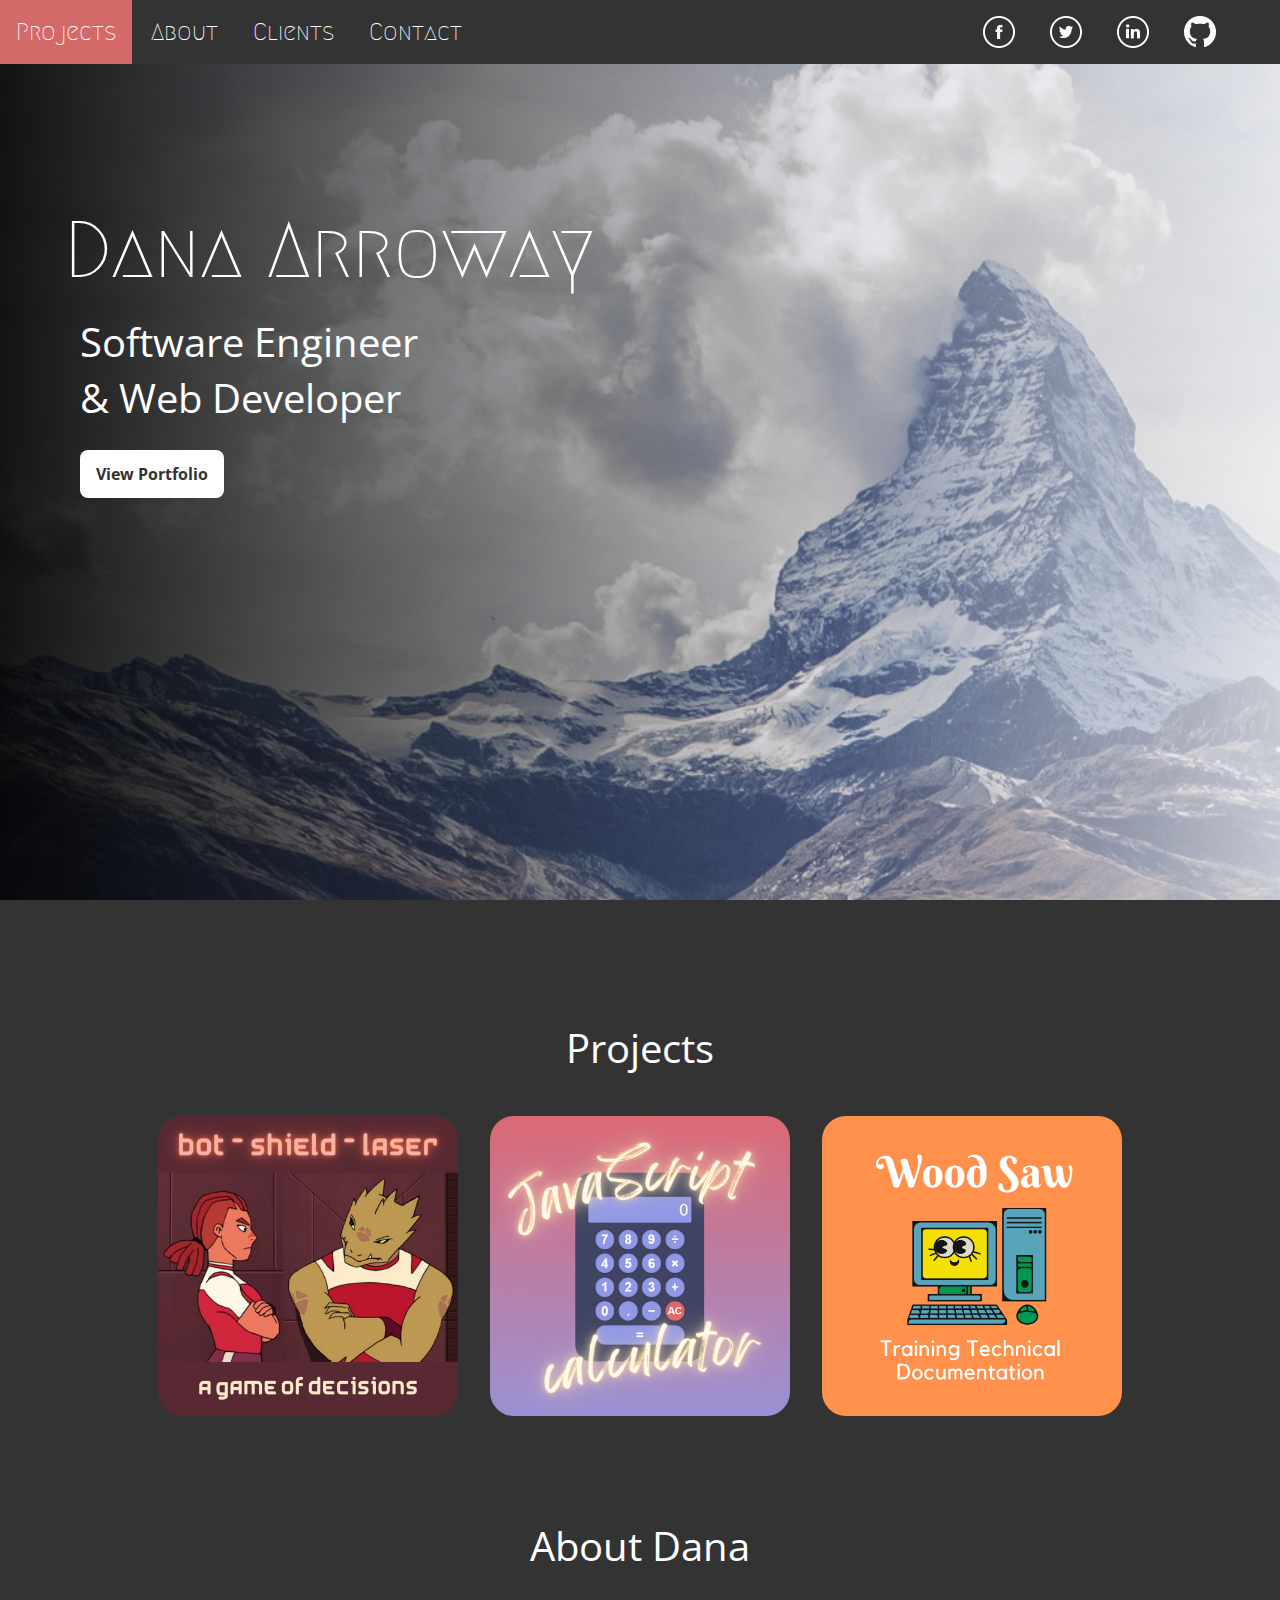
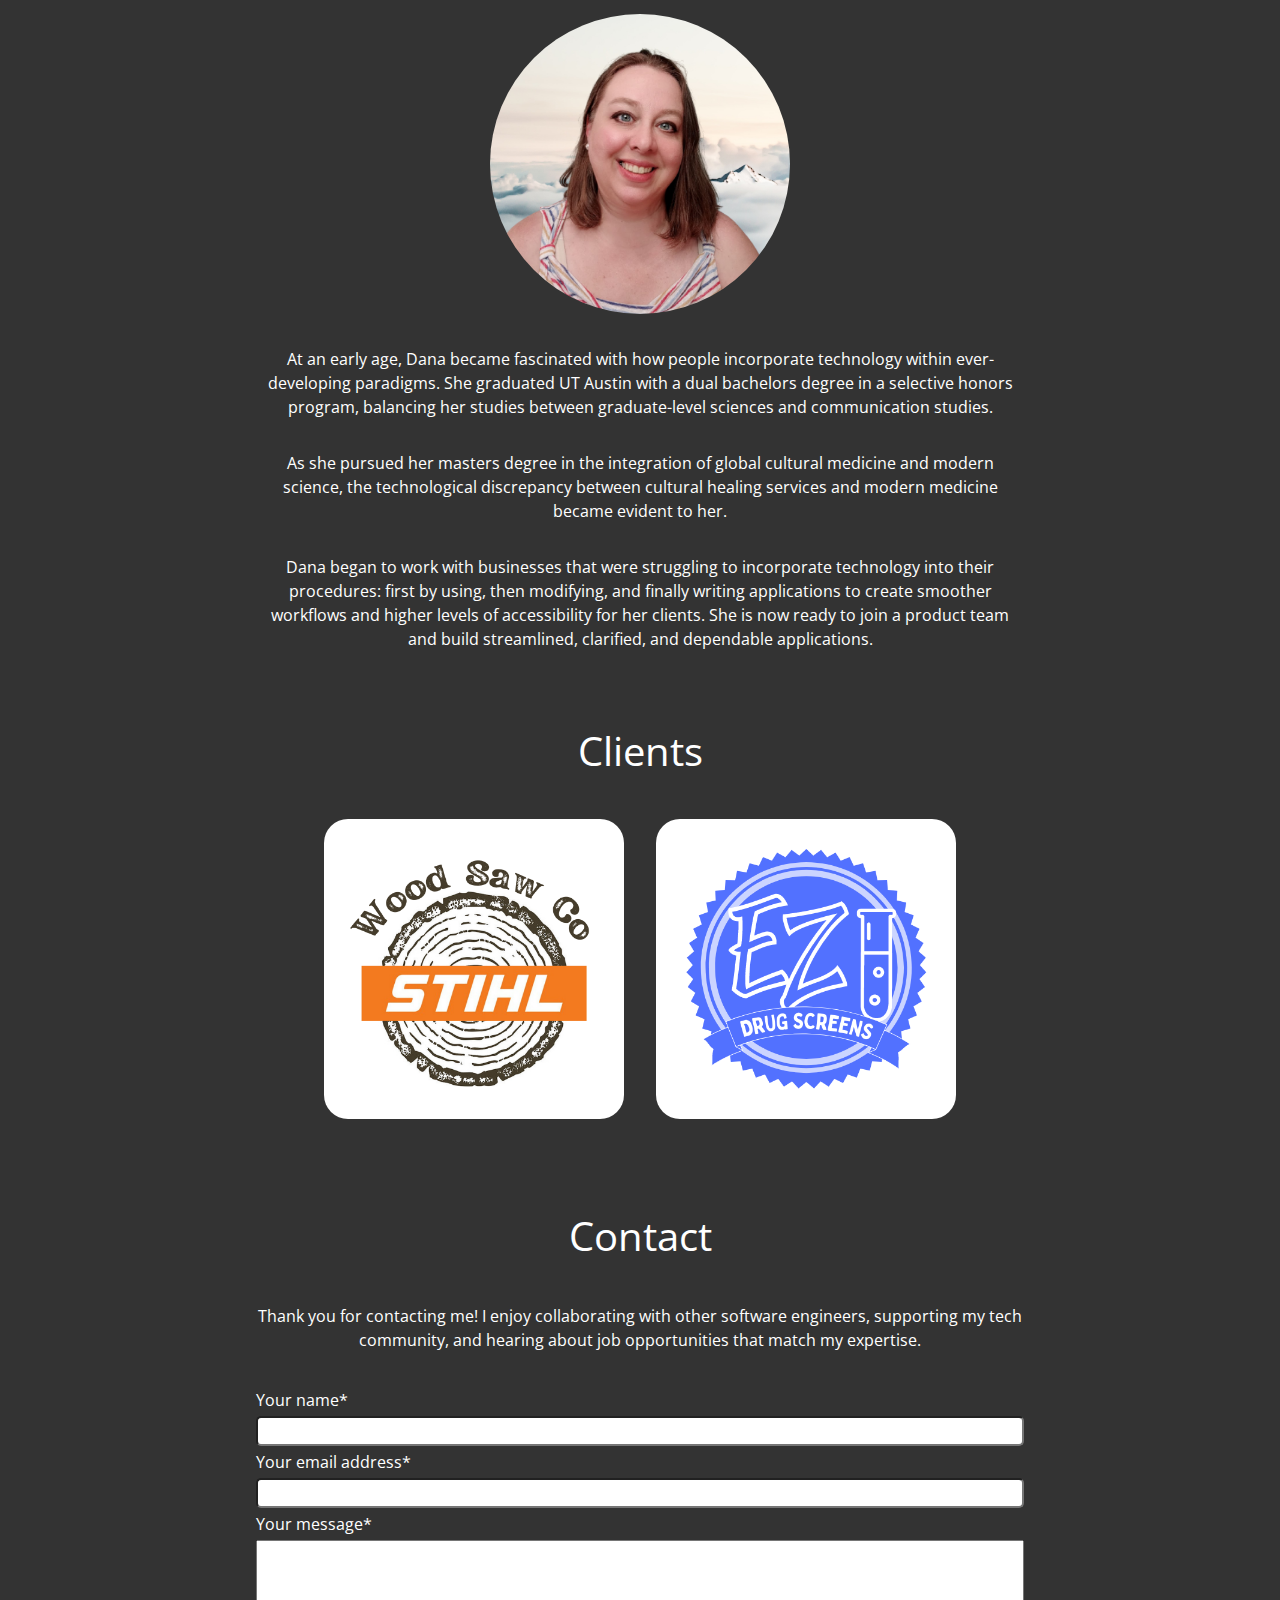
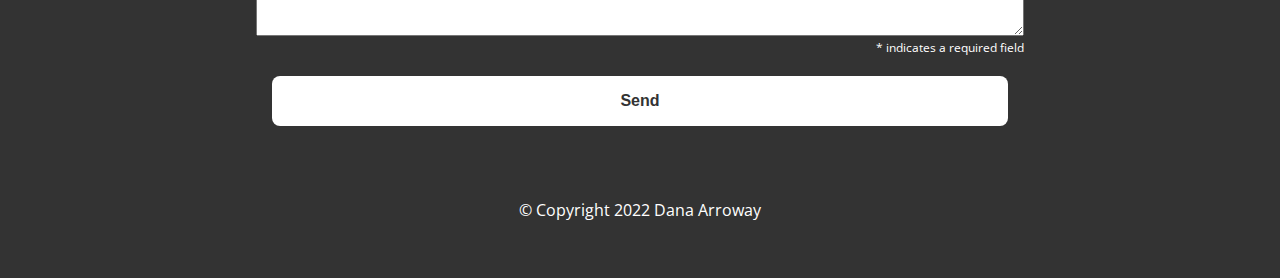
==== index.html @ 99b924a7 "fixed headshot image overlay issue and adjusted padding of welcome section media query" ====
<!DOCTYPE html>
<html lang="en" class="no-js">
    <head>
        <title>Dana Arroway</title>
        <meta name="author" content="Dana Arroway">
        <meta name="description" content="Dana Arroway is a software engineer who builds full-stack web applications for clients all over the world.">
        <meta charset="UTF-8">
        <meta name="viewport" content="width=device-width, initial-scale=1">
        <link rel="stylesheet" href="https://fonts.googleapis.com/css?family=Megrim">
        <link rel="stylesheet" href="https://fonts.googleapis.com/css?family=Open Sans">
        <link rel="stylesheet" href="https://cdnjs.cloudflare.com/ajax/libs/font-awesome/4.7.0/css/font-awesome.min.css">
        <link rel="stylesheet" href="style.css">
    </head>
    <body>
        <header>
        <!--navbar-->
            <nav>
                <section>
                    <ul class="topnav-left">
                        <li><a href="#projects">Projects</a></li>
                        <li><a href="#about">About</a></li>
                        <li><a href="#clients">Clients</a></li>
                        <li><a href="#contact">Contact</a></li>
                        <!-- <li><a href="http://danaarroway.hashnode.dev/">Blog</a></li> -->
                    </ul>
                </section>
                <section>
                    <ul class="topnav-right">
                        <li><a href="https://www.facebook.com/dana.arroway/" target="_blank"><img alt="facebook icon" src="images/icons/facebook.png"></a></li>
                        <li><a href="https://twitter.com/DanaArroway" target="_blank"><img alt="twitter icon" src="images/icons/twitter.png"></a></li>
                        <li><a href="https://www.linkedin.com/in/dana-arroway-4a0317224/" target="_blank"><img alt="linked in icon" src="images/icons/linked.png"></a></li>
                        <li><a href="https://github.com/moonlighter-dev" target="_blank"><img alt="github icon" src="images/icons/GitHub-Mark-Light-64px.png"></a></li>
                    </ul>
                </section>
            </nav>
        </header>    

        <!--welcome section-->
        <main id="welcome-section" class="hero-image">
            <h1>Dana Arroway</h1>
            <h2>Software Engineer<br>
            <h2>& Web Developer</h2>
            <a class="btn" href="#projects">View Portfolio</a>
            </main>


        <!--projects grid-->
        <section id="projects" class="projects">
            <h3>Projects</h3>
            <section class="flex-container">
                <a href="projects/bot-shield-laser/index.html" target="_blank"><img src="images/project-tiles/bot-shield-laser.png" alt="Bot Shield Laser Game Project Tile" height="300px"></a>
                <a href="projects/javascriptCalculator/index.html" target="_blank"><img src="images/project-tiles/javascript calculator.png" alt="JavaScript Calculator Project Tile" height="300px"></a>
                <a href="projects/Technical Documentation Page/wood-saw-pos/index.html" target="_blank"><img src="images/project-tiles/Technical Docs Project Tile.png" alt="Technical Documentation Page Project Tile" height="300px"></a>
            </section>
        </section>

        <!-- about section -->
        <section id="about" class="about">
            <h3>About Dana</h3>
            <img src="images/dana-headshot1.png" alt="Dana Arroway" height="300px">
            <p>At an early age, Dana became fascinated with how people incorporate technology within ever-developing paradigms. She graduated UT Austin with a dual bachelors degree in a selective honors program, balancing her studies between graduate-level sciences and communication studies.
            </p>    
            <p>As she pursued her masters degree in the integration of global cultural medicine and modern science, the technological discrepancy between cultural healing services and modern medicine became evident to her.
            </p>
            <p>Dana began to work with businesses that were struggling to incorporate technology into their procedures: first by using, then modifying, and finally writing applications to create smoother workflows and higher levels of accessibility for her clients. She is now ready to join a product team and build streamlined, clarified, and dependable applications.
            </p>
        </section>
        <section id="clients" class="clients">
            <h3>Clients</h3>
            <section class="flex-container">
                <a href="https://woodsaw.co" target="_blank"><img src="images/project-tiles/Wood Saw Logo.png" alt="Wood Saw Company, LLC" height="300px"></a>
                <a href="http://www.ezdrugscreens.com" target="_blank"><img src="images/project-tiles/EZ Drug Screens Project Tile.png" alt="EZ Drug Screens Project Tile" height="300px"></a>
            </section>
        </section>
        <section class="contact" class="form">
            <h3>Contact</h3>
            <p>Thank you for contacting me! I enjoy collaborating with other software engineers, supporting my tech community, and hearing about job opportunities that match my expertise.</p>
            <form method="post" action="form.php">
                <label for="Name" class="label">Your name*</label>
                    <input type="text" id="Name" name="Name" class="form-control" required>
                <label for="Email" class="label">Your email address*</label>
                    <input type="email" id="Email" name="Email" class="form-control" required>
                <label for="Message" class="label">Your message*</label>
                    <textarea id="Message" name="Message" class="form-control" rows="6" maxlength="3000" required></textarea>
                <span>* indicates a required field</span>
                <button type="submit" id="button" class="btn">Send</button>

            </form >
        </section>
        <footer>
            <section>
                <span>&copy; Copyright 2022 Dana Arroway</span>
            </section>
        </footer>
    </body>
</html>
---- style.css ----
/* http://meyerweb.com/eric/tools/css/reset/ 
   v2.0 | 20110126
   License: none (public domain)
*/

html, body, div, span, applet, object, iframe,
h1, h2, h3, h4, h5, h6, p, blockquote, pre,
a, abbr, acronym, address, big, cite, code,
del, dfn, em, img, ins, kbd, q, s, samp,
small, strike, strong, sub, sup, tt, var,
b, u, i, center,
dl, dt, dd, ol, ul, li,
fieldset, form, label, legend,
table, caption, tbody, tfoot, thead, tr, th, td,
article, aside, canvas, details, embed, 
figure, figcaption, footer, header, hgroup, 
menu, nav, output, ruby, section, summary,
time, mark, audio, video {
	margin: 0;
	padding: 0;
	border: 0;
	font-size: 100%;
	font: inherit;
	vertical-align: baseline;
}
/* HTML5 display-role reset for older browsers */
article, aside, details, figcaption, figure, 
footer, header, hgroup, menu, nav, section {
	display: block;
}
body {
	line-height: 1;
}
ol, ul {
	list-style: none;
}
blockquote, q {
	quotes: none;
}
blockquote:before, blockquote:after,
q:before, q:after {
	content: '';
	content: none;
}
table {
	border-collapse: collapse;
	border-spacing: 0;
}

/* 
===========================================================
BASIC LAYOUT
===========================================================
*/


body {
  font-family: "Open Sans", Arial, sans-serif;
  font-size: 62.5%;
  background-color: #333;
  color: #fff;
}

/*headings in welcome section*/
h1{
  font-size: 5rem;
  padding: 12% 0 1rem 0;
  font-family: "Megrim", "Times New Roman", serif;
}

h2{
  font-size: 2.5rem;
  margin: 1rem;
}

/*page headings*/
h3{
  font-size: 2.5rem;
  padding: 3rem;
  text-align: center;
}

p {
  font-size: 1rem;
  text-align: center;
  line-height: 1.5rem;
  padding-right: 20%;
  padding-left: 20%;
  padding-bottom: 2rem;
}

/* 
=========================================================
HEADER STYLES
=========================================================
*/

header {
  width: 100%;
  background-color: #333;
  position: fixed;

}

nav img{
  width: 2rem;
  
}

nav li {
  display: inline-block;
  padding: 1rem;
  height: 2rem;
  line-height: 2rem;
}

.topnav-left {
  float: left;
}

.topnav-right {
    float: right;
    margin-right: 3rem;
}

nav a {
  font-family: "Megrim";
  font-size: 1.5rem;
  color: #fff;
  text-align: center;
  width: 20%;
  text-decoration: none;
}
  
nav li:hover {
  background-color: rgb(212, 105, 105);
}

/* 
==========================================================
WELCOME SECTION
==========================================================
 */

/*background image for welcome section with shading*/
.hero-image{
  background: var(--color-shadow);
    background-image: linear-gradient(
        90deg,
        rgba(0,0,0,0.9),
        rgba(255,255,255,0) 65%,
        rgba(255,255,255,0.7)
      ),
    url(images/mountain-bg.png);
    background-size: cover;
    background-repeat: no-repeat;
    background-position: center;
    background-attachment: fixed;

}

main{
  clear: both;
  width: 50%;
  padding: 5% 0 0 5%;
}

main img{
  margin: 2rem;
  width: 4rem;
}

#welcome-section{
  width: auto;
  height: 100vh;
}

.btn {
  font-size: 1rem;
  text-decoration: none;
  background-color: #fff;
  color: #333;
  padding: 1rem;
  margin: 1rem;
  display: inline-block;
  border-radius: 8px;
  font-weight: 700;
  border: none;
}

.btn:hover {
  background-color: rgb(212, 105, 105);
  color: #fff;
}

/* 
==========================================================
PROJECTS SECTION
==========================================================
 */

.projects {
  width: 100%;
  min-height: 50vh;
  margin: 1rem auto 3rem auto;
}

.clients {
  margin: 0 auto;
  padding-bottom: 3rem;
}

.flex-container img{
  border-radius: 8%;
}

.flex-container {
  display: flex;
  flex-wrap: wrap;
  justify-content: center;
  align-content: space-around;
  gap: 2rem;
}

/* 
==========================================================
ABOUT SECTION
==========================================================
 */
.about {
  display: block;

}

.about img{
  border-radius: 50%;
  
  margin-left: 50vw;
  transform: translate(-50%);
  margin-bottom: 2rem;
  
}

/* 
==========================================================
CONTACT SECTION
==========================================================
 */

form {
  display: flex;
  flex-direction: column;
  width: 60%;
  margin-left: 20%
}

form label {
  color: white;
  font-size: 1rem;
  line-height: 2rem;
}

form input {
  border-radius: 5px;
  line-height: 1.5rem;
}

form span {
  color: white;
  text-align: right;
  line-height: 1.5rem;
  font-size: .75rem;
}

/*
==============================================
FOOTER STYLES
==============================================
*/

footer {
  clear: both;
  width: 100%;
  height: 4rem;
  background-color: #333;
}

footer section {
  text-align: center;
  padding: 2rem;
}

footer span {
  line-height: 4.5rem;
  text-align: right;
  font-size: 1rem;
  color: #fff;
}

/*
==============================================
Responsive layout
==============================================
*/



@media all and (max-width: 850px) {
  html {
    font-size: 80%;
  }

  .topnav-left {
    display: none;
  }

  .topnav-right {
    width: 100%;
    display: flex;
    justify-content: center;
    margin: 0;
    height: 100%;
    
  }

  nav li {
    height: 100%;
    line-height: 100%;
  }

  header {
    height: 5rem;
  }

  nav img {
    width: 3rem;
  }
  
  h1 {
    padding-top: 20%;
  }  
  
}
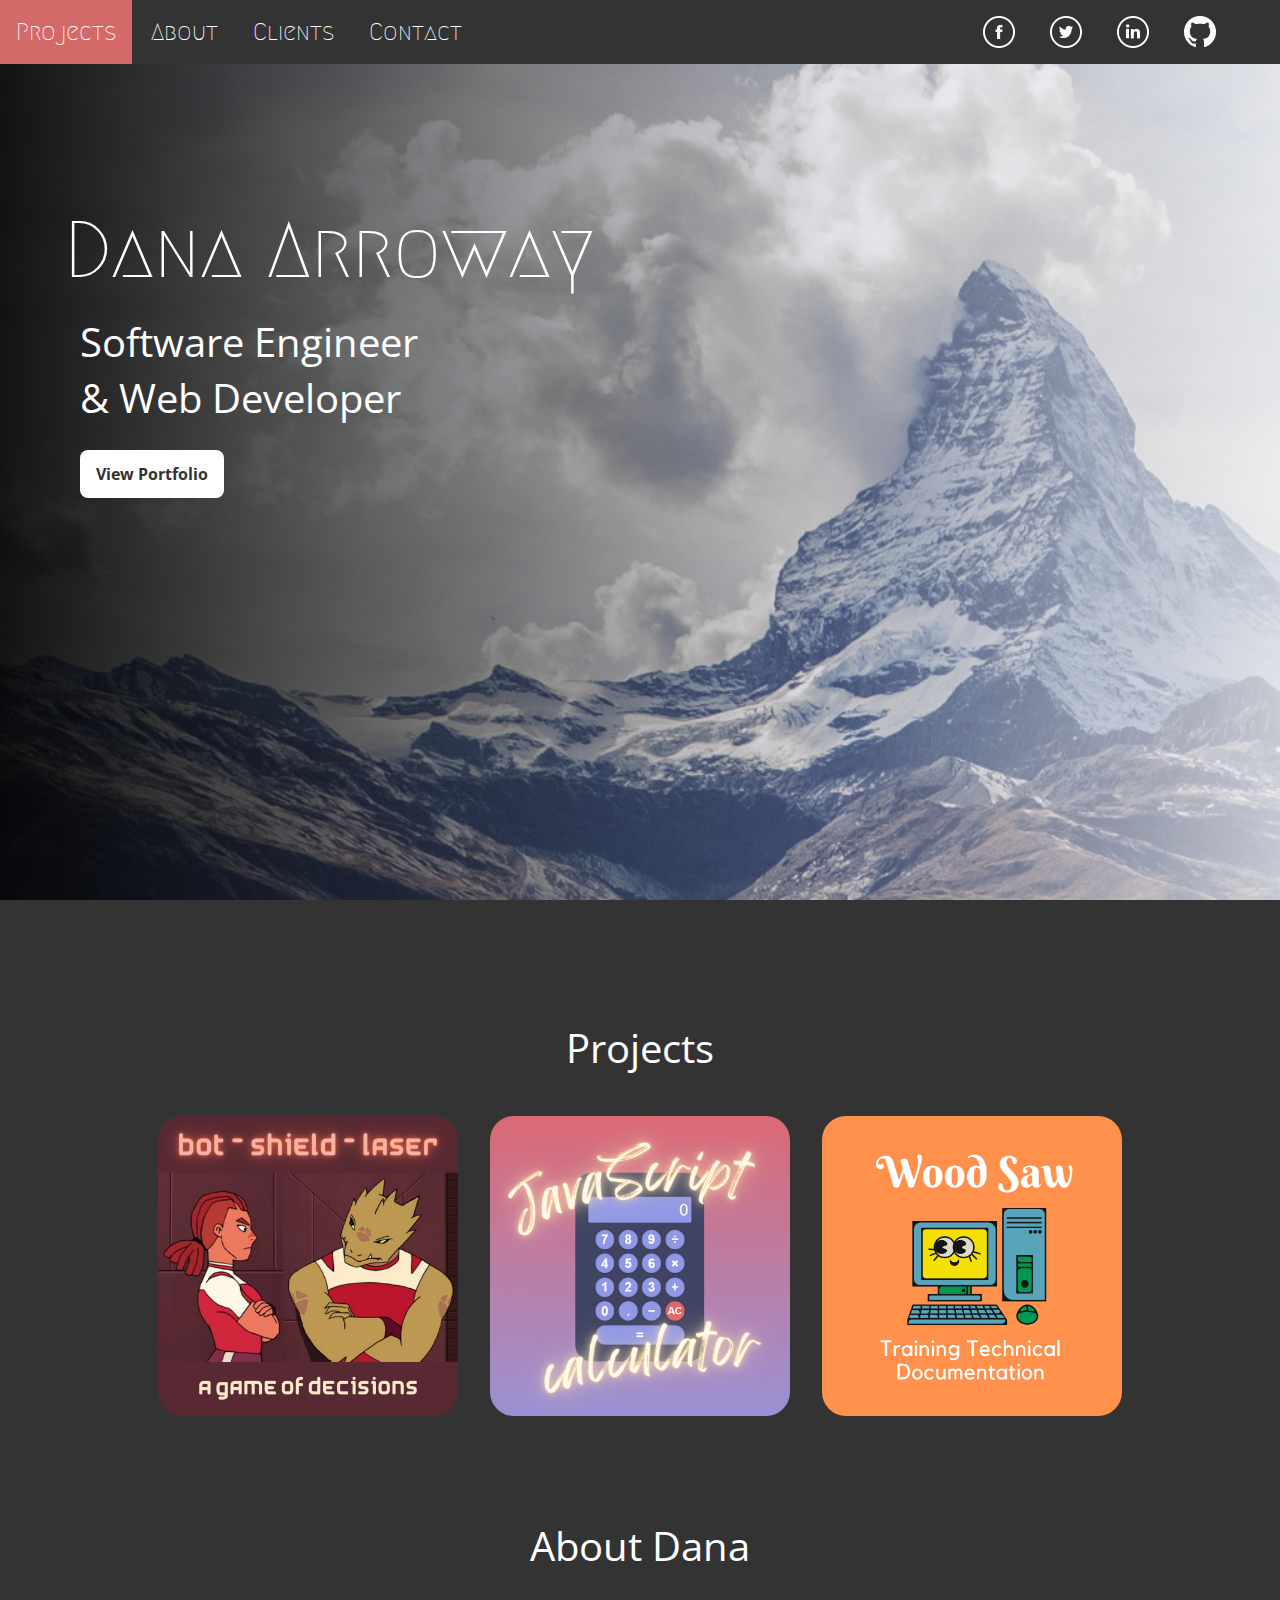
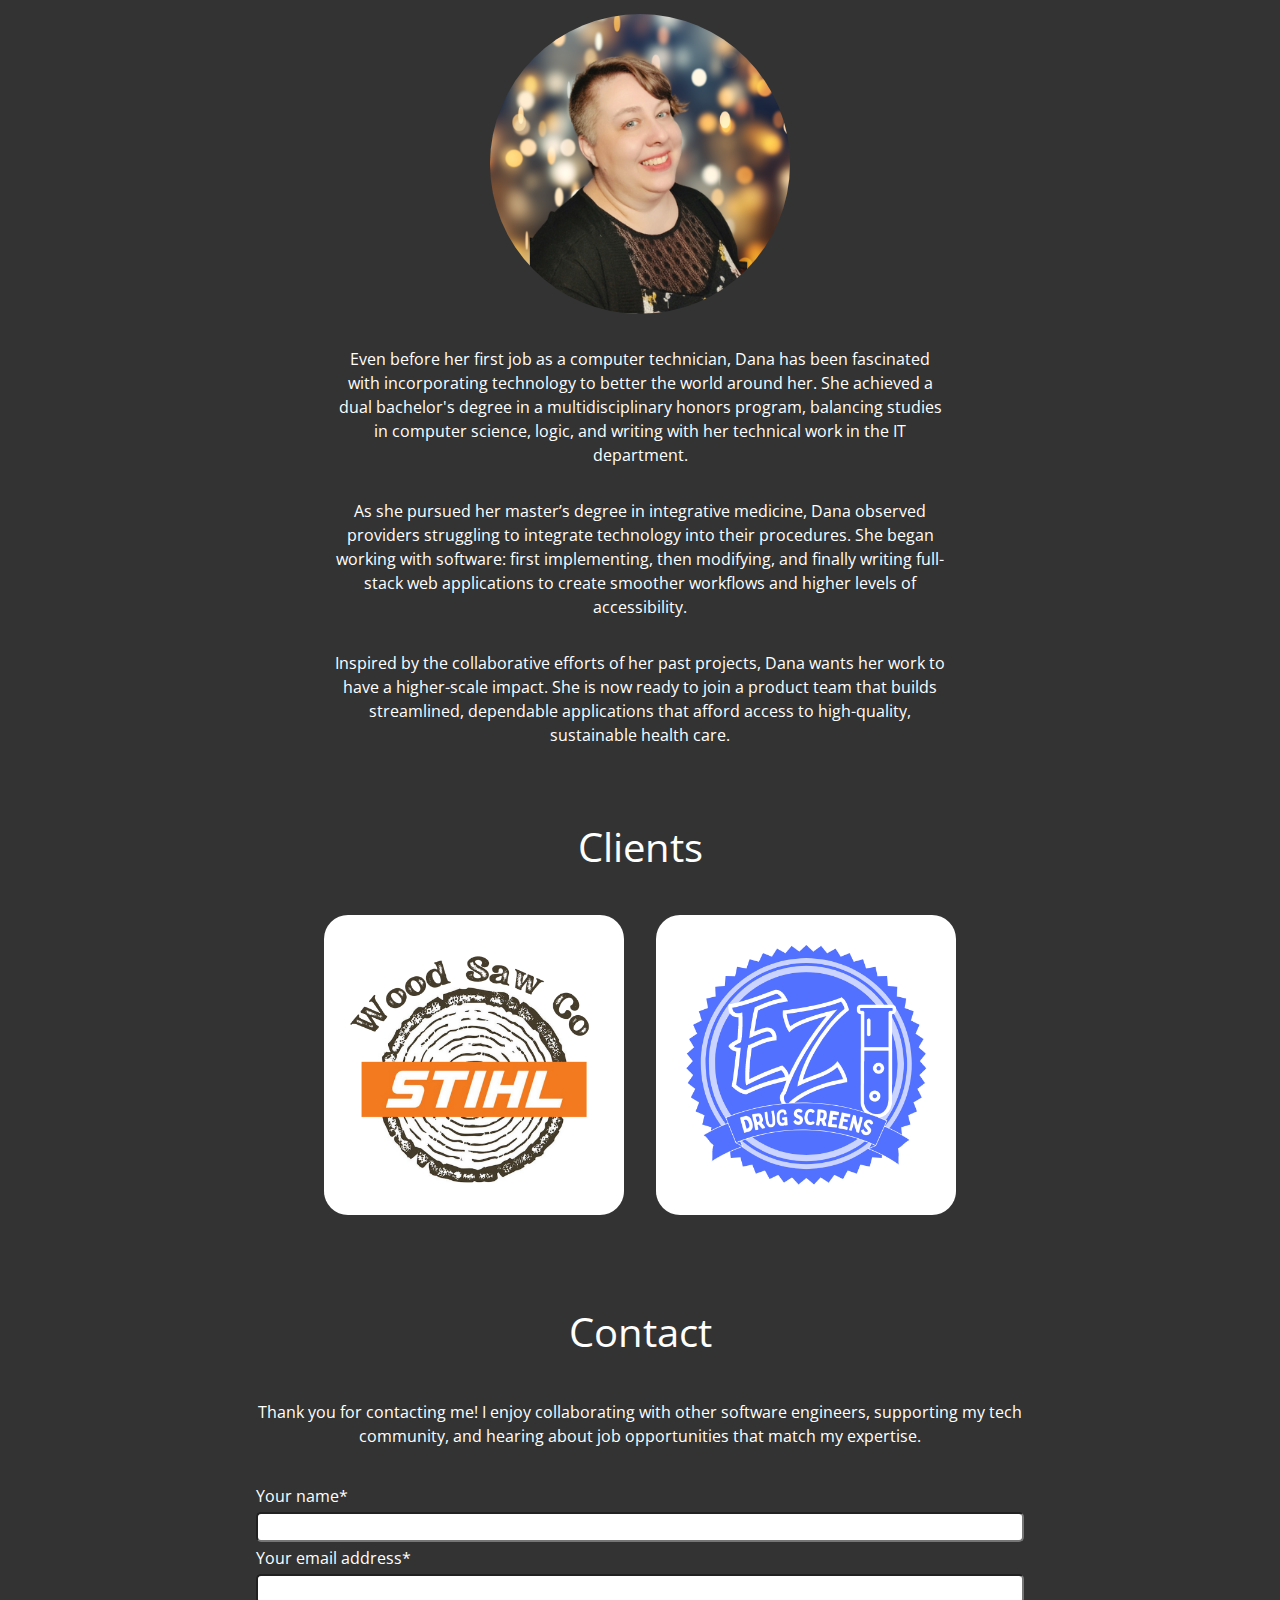
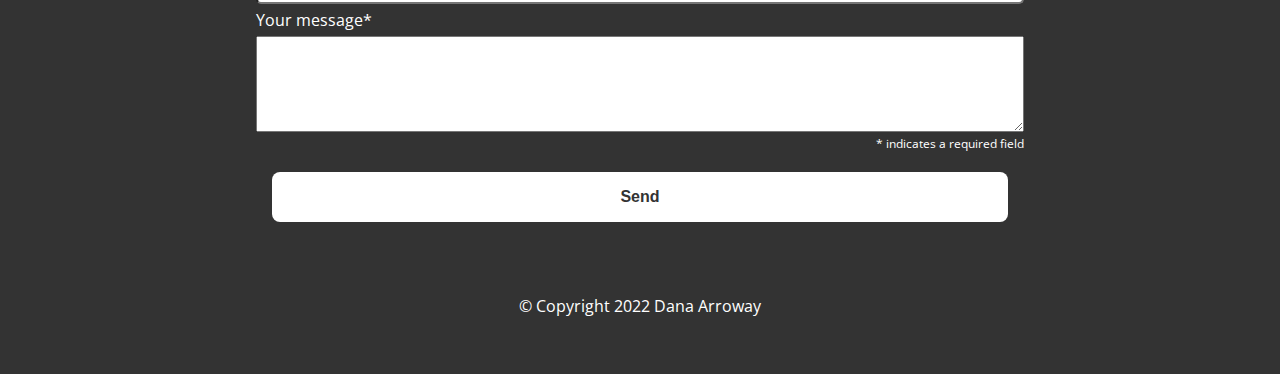
==== commit 279ea15c: "Fixed links, updated readme, updated about and meta description." ====
--- a/index.html
+++ b/index.html
@@ -3,7 +3,7 @@
     <head>
         <title>Dana Arroway</title>
         <meta name="author" content="Dana Arroway">
-        <meta name="description" content="Dana Arroway is a software engineer who builds full-stack web applications for clients all over the world.">
+        <meta name="description" content="Dana Arroway is a software engineer who builds full-stack web applications using React, Express, Node, and MongoDB.">
         <meta charset="UTF-8">
         <meta name="viewport" content="width=device-width, initial-scale=1">
         <link rel="stylesheet" href="https://fonts.googleapis.com/css?family=Megrim">
@@ -48,8 +48,8 @@
         <section id="projects" class="projects">
             <h3>Projects</h3>
             <section class="flex-container">
-                <a href="projects/bot-shield-laser/index.html" target="_blank"><img src="images/project-tiles/bot-shield-laser.png" alt="Bot Shield Laser Game Project Tile" height="300px"></a>
-                <a href="projects/javascriptCalculator/index.html" target="_blank"><img src="images/project-tiles/javascript calculator.png" alt="JavaScript Calculator Project Tile" height="300px"></a>
+                <a href="https://bot-shield-laser.netlify.app/" target="_blank"><img src="images/project-tiles/bot-shield-laser.png" alt="Bot Shield Laser Game Project Tile" height="300px"></a>
+                <a href="https://colorful-calc.netlify.app/" target="_blank"><img src="images/project-tiles/javascript calculator.png" alt="JavaScript Calculator Project Tile" height="300px"></a>
                 <a href="projects/Technical Documentation Page/wood-saw-pos/index.html" target="_blank"><img src="images/project-tiles/Technical Docs Project Tile.png" alt="Technical Documentation Page Project Tile" height="300px"></a>
             </section>
         </section>
@@ -58,12 +58,12 @@
         <section id="about" class="about">
             <h3>About Dana</h3>
             <img src="images/dana-headshot1.png" alt="Dana Arroway" height="300px">
-            <p>At an early age, Dana became fascinated with how people incorporate technology within ever-developing paradigms. She graduated UT Austin with a dual bachelors degree in a selective honors program, balancing her studies between graduate-level sciences and communication studies.
-            </p>    
-            <p>As she pursued her masters degree in the integration of global cultural medicine and modern science, the technological discrepancy between cultural healing services and modern medicine became evident to her.
-            </p>
-            <p>Dana began to work with businesses that were struggling to incorporate technology into their procedures: first by using, then modifying, and finally writing applications to create smoother workflows and higher levels of accessibility for her clients. She is now ready to join a product team and build streamlined, clarified, and dependable applications.
-            </p>
+            <section class="bio">
+                <p>Even before her first job as a computer technician, Dana has been fascinated with incorporating technology to better the world around her. She achieved a dual bachelor's degree in a multidisciplinary honors program, balancing studies in computer science, logic, and writing with her technical work in the IT department.</p>
+                <p>As she pursued her master’s degree in integrative medicine, Dana observed providers struggling to integrate technology into their procedures. She began working with software: first implementing, then modifying, and finally writing full-stack web applications to create smoother workflows and higher levels of accessibility.</p>
+                <p>Inspired by the collaborative efforts of her past projects, Dana wants her work to have a higher-scale impact. She is now ready to join a product team that builds streamlined, dependable applications that afford access to high-quality, sustainable health care.
+                </p>
+            </section>
         </section>
         <section id="clients" class="clients">
             <h3>Clients</h3>
@@ -72,7 +72,7 @@
                 <a href="http://www.ezdrugscreens.com" target="_blank"><img src="images/project-tiles/EZ Drug Screens Project Tile.png" alt="EZ Drug Screens Project Tile" height="300px"></a>
             </section>
         </section>
-        <section class="contact" class="form">
+        <section id="contact" class="contact" class="form">
             <h3>Contact</h3>
             <p>Thank you for contacting me! I enjoy collaborating with other software engineers, supporting my tech community, and hearing about job opportunities that match my expertise.</p>
             <form method="post" action="form.php">
--- a/style.css
+++ b/style.css
@@ -241,6 +241,11 @@
   
 }
 
+.bio {
+  padding-left: 10%;
+  padding-right: 10%;
+}
+
 /* 
 ==========================================================
 CONTACT SECTION
@@ -338,6 +343,11 @@
   
   h1 {
     padding-top: 20%;
-  }  
+  } 
+
+  .bio {
+    padding-left: 0;
+    padding-right: 0;
+  }
   
 }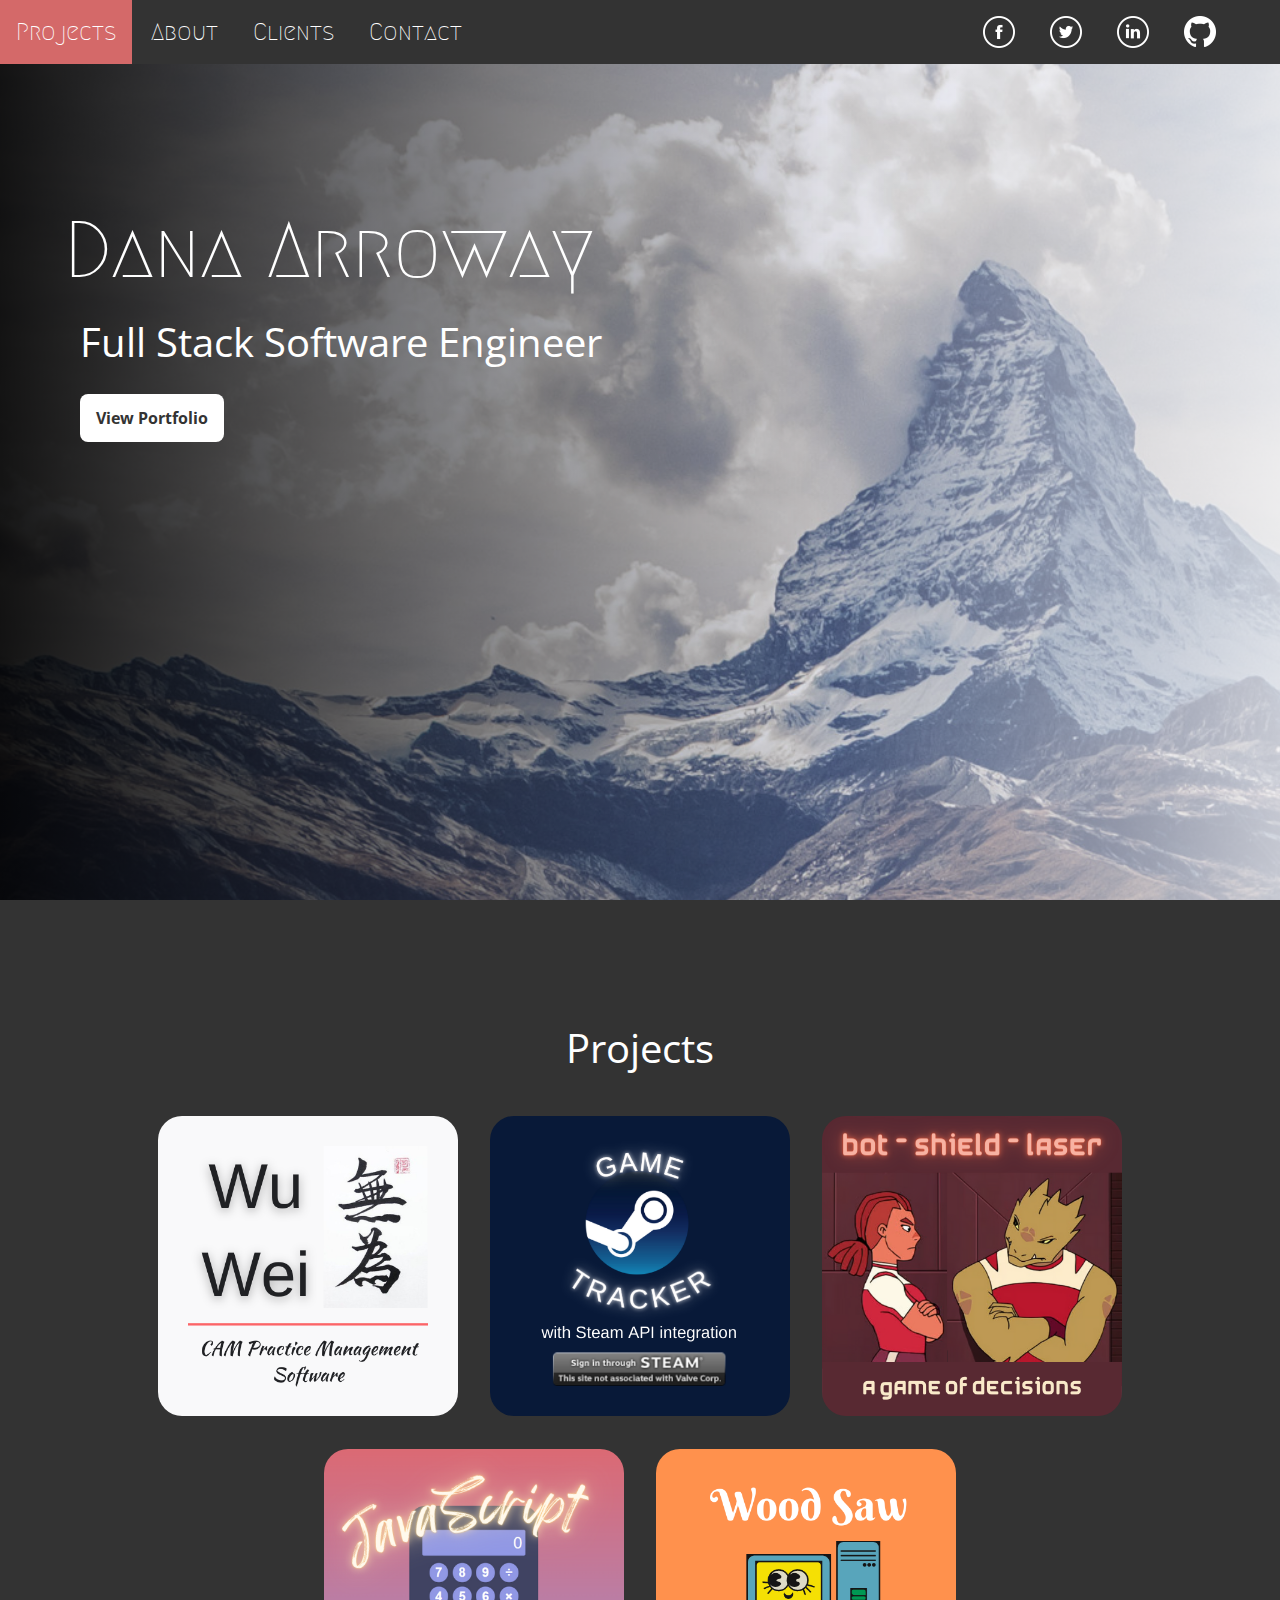
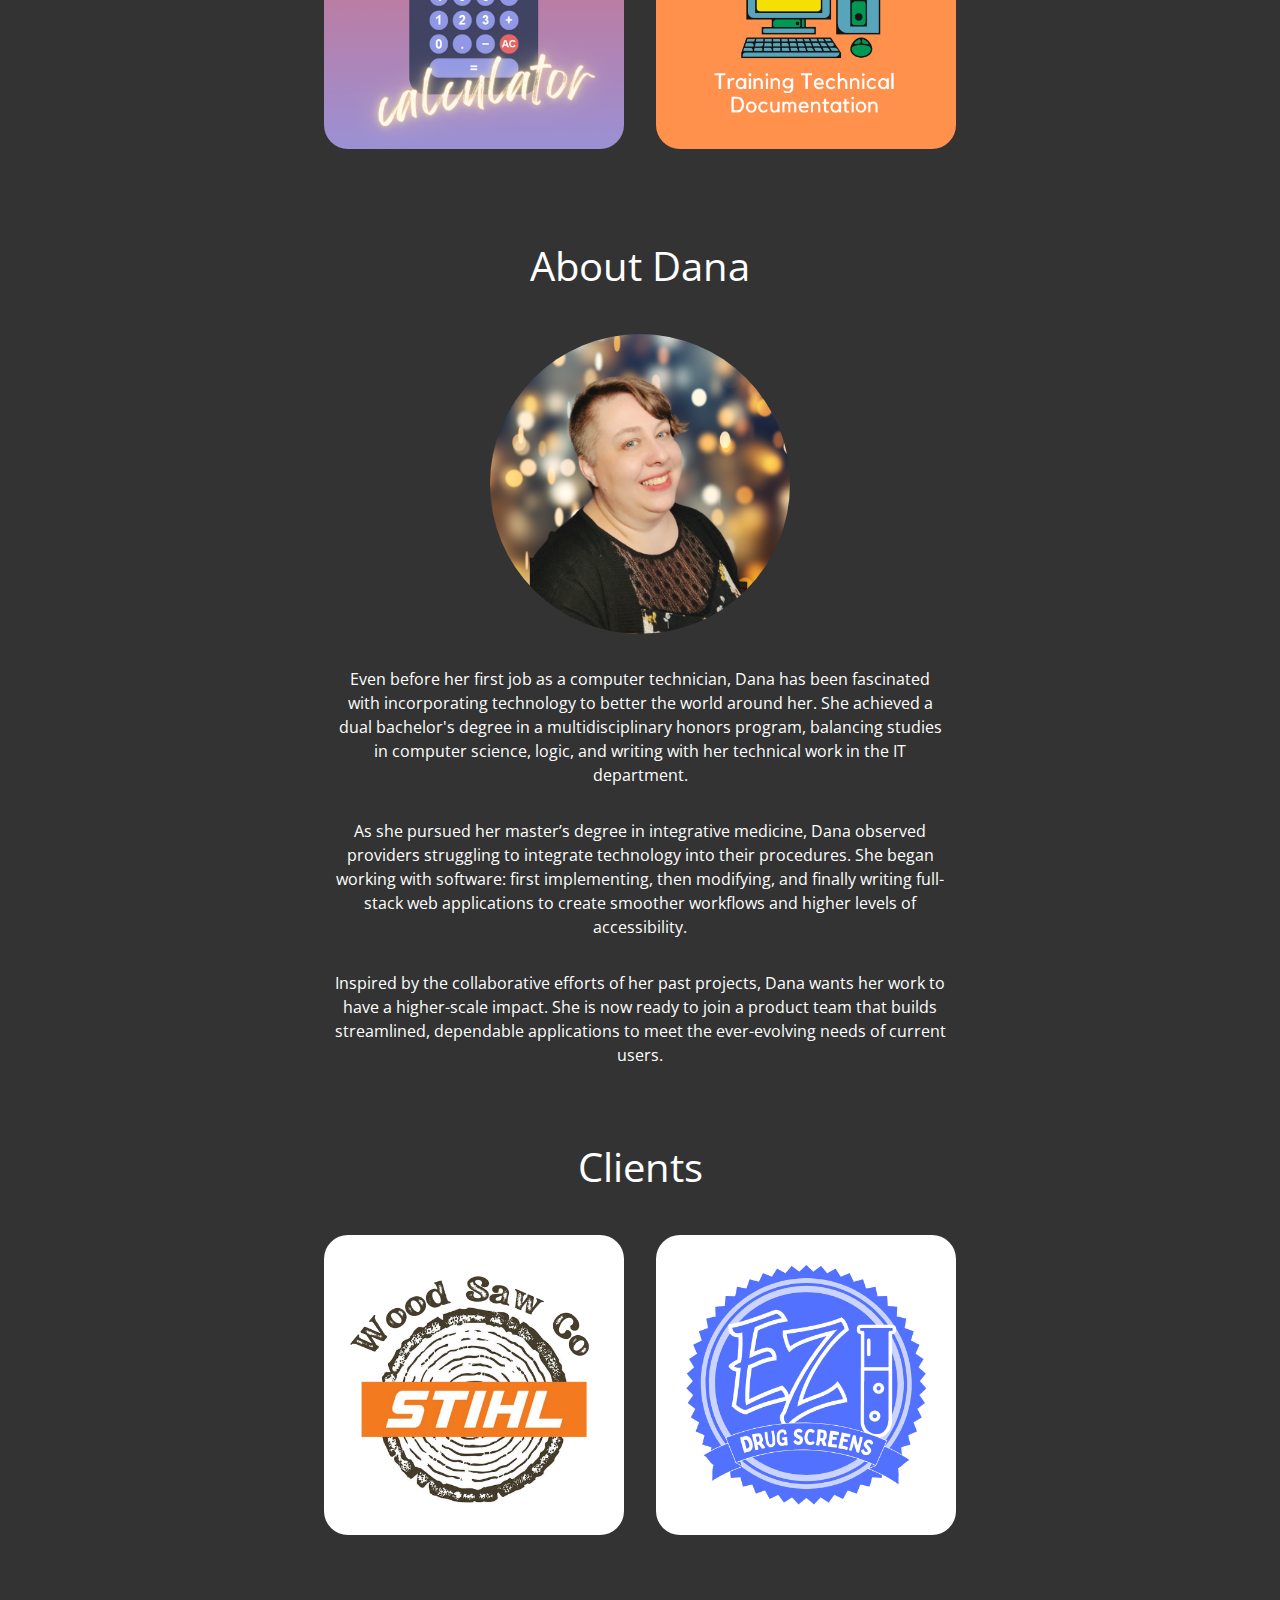
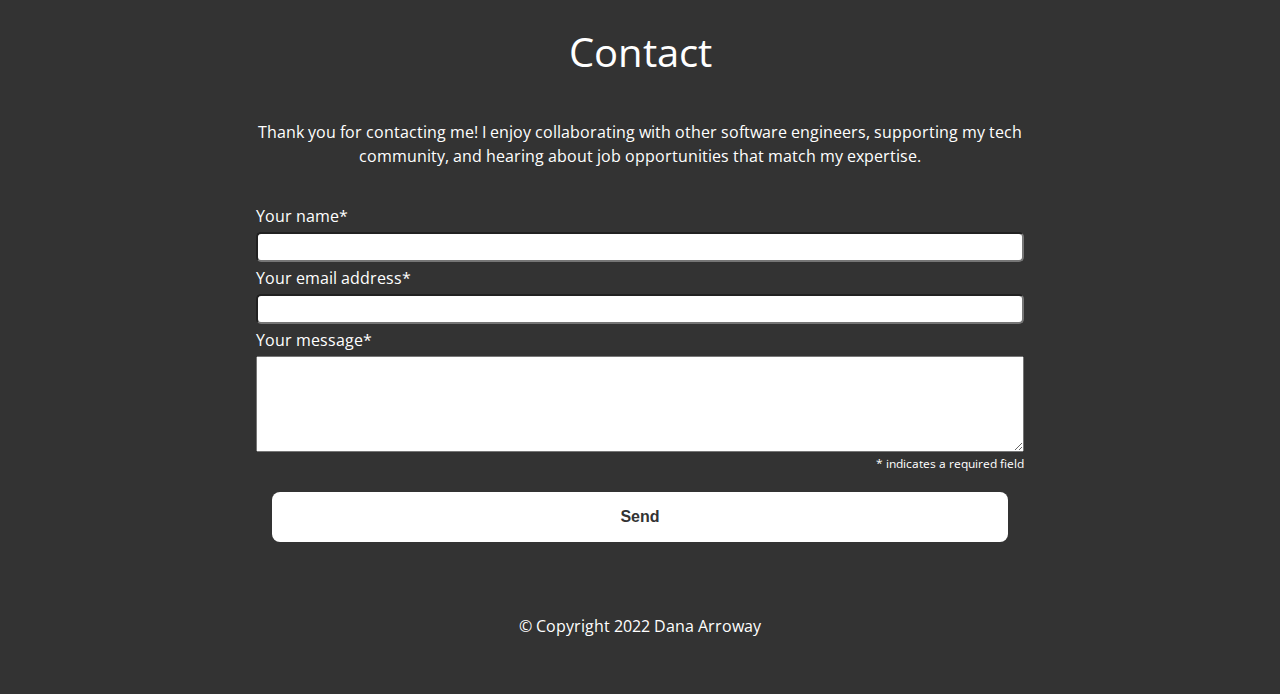
==== commit f409c36b: "Added project tiles with links for completed projects and updated blurb" ====
--- a/index.html
+++ b/index.html
@@ -38,8 +38,7 @@
         <!--welcome section-->
         <main id="welcome-section" class="hero-image">
             <h1>Dana Arroway</h1>
-            <h2>Software Engineer<br>
-            <h2>& Web Developer</h2>
+            <h2>Full Stack Software Engineer</h2>
             <a class="btn" href="#projects">View Portfolio</a>
             </main>
 
@@ -48,6 +47,8 @@
         <section id="projects" class="projects">
             <h3>Projects</h3>
             <section class="flex-container">
+                <a href="https://github.com/moonlighter-dev/wu-wei/" target="_blank"><img src="images/project-tiles/wu wei project tile.png" alt="Wu Wei Project Tile" height="300px"></a>
+                <a href="https://game-tracker-100devs.herokuapp.com/" target="_blank"><img src="images/project-tiles/game tracker project tile.png" alt="Game Tracker Project Tile" height="300px"></a>
                 <a href="https://bot-shield-laser.netlify.app/" target="_blank"><img src="images/project-tiles/bot-shield-laser.png" alt="Bot Shield Laser Game Project Tile" height="300px"></a>
                 <a href="https://colorful-calc.netlify.app/" target="_blank"><img src="images/project-tiles/javascript calculator.png" alt="JavaScript Calculator Project Tile" height="300px"></a>
                 <a href="projects/Technical Documentation Page/wood-saw-pos/index.html" target="_blank"><img src="images/project-tiles/Technical Docs Project Tile.png" alt="Technical Documentation Page Project Tile" height="300px"></a>
@@ -61,7 +62,7 @@
             <section class="bio">
                 <p>Even before her first job as a computer technician, Dana has been fascinated with incorporating technology to better the world around her. She achieved a dual bachelor's degree in a multidisciplinary honors program, balancing studies in computer science, logic, and writing with her technical work in the IT department.</p>
                 <p>As she pursued her master’s degree in integrative medicine, Dana observed providers struggling to integrate technology into their procedures. She began working with software: first implementing, then modifying, and finally writing full-stack web applications to create smoother workflows and higher levels of accessibility.</p>
-                <p>Inspired by the collaborative efforts of her past projects, Dana wants her work to have a higher-scale impact. She is now ready to join a product team that builds streamlined, dependable applications that afford access to high-quality, sustainable health care.
+                <p>Inspired by the collaborative efforts of her past projects, Dana wants her work to have a higher-scale impact. She is now ready to join a product team that builds streamlined, dependable applications to meet the ever-evolving needs of current users.
                 </p>
             </section>
         </section>
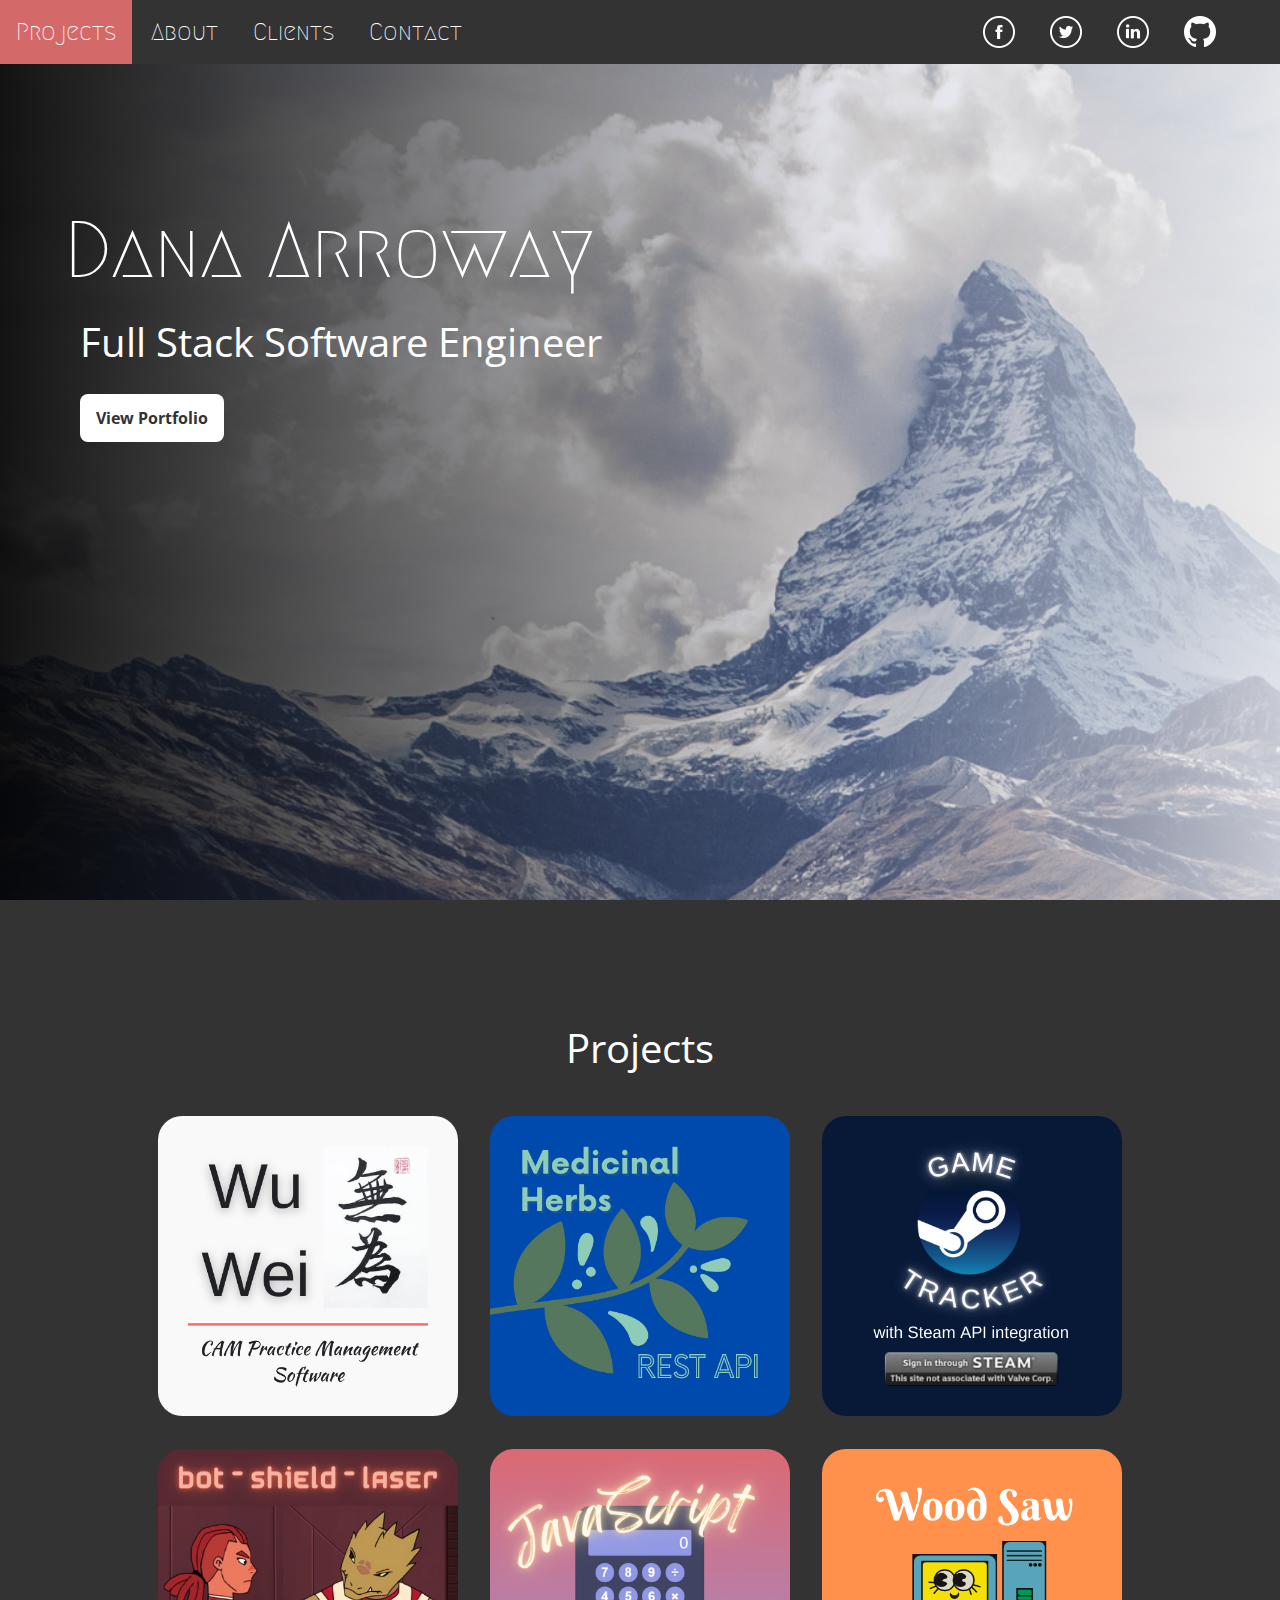
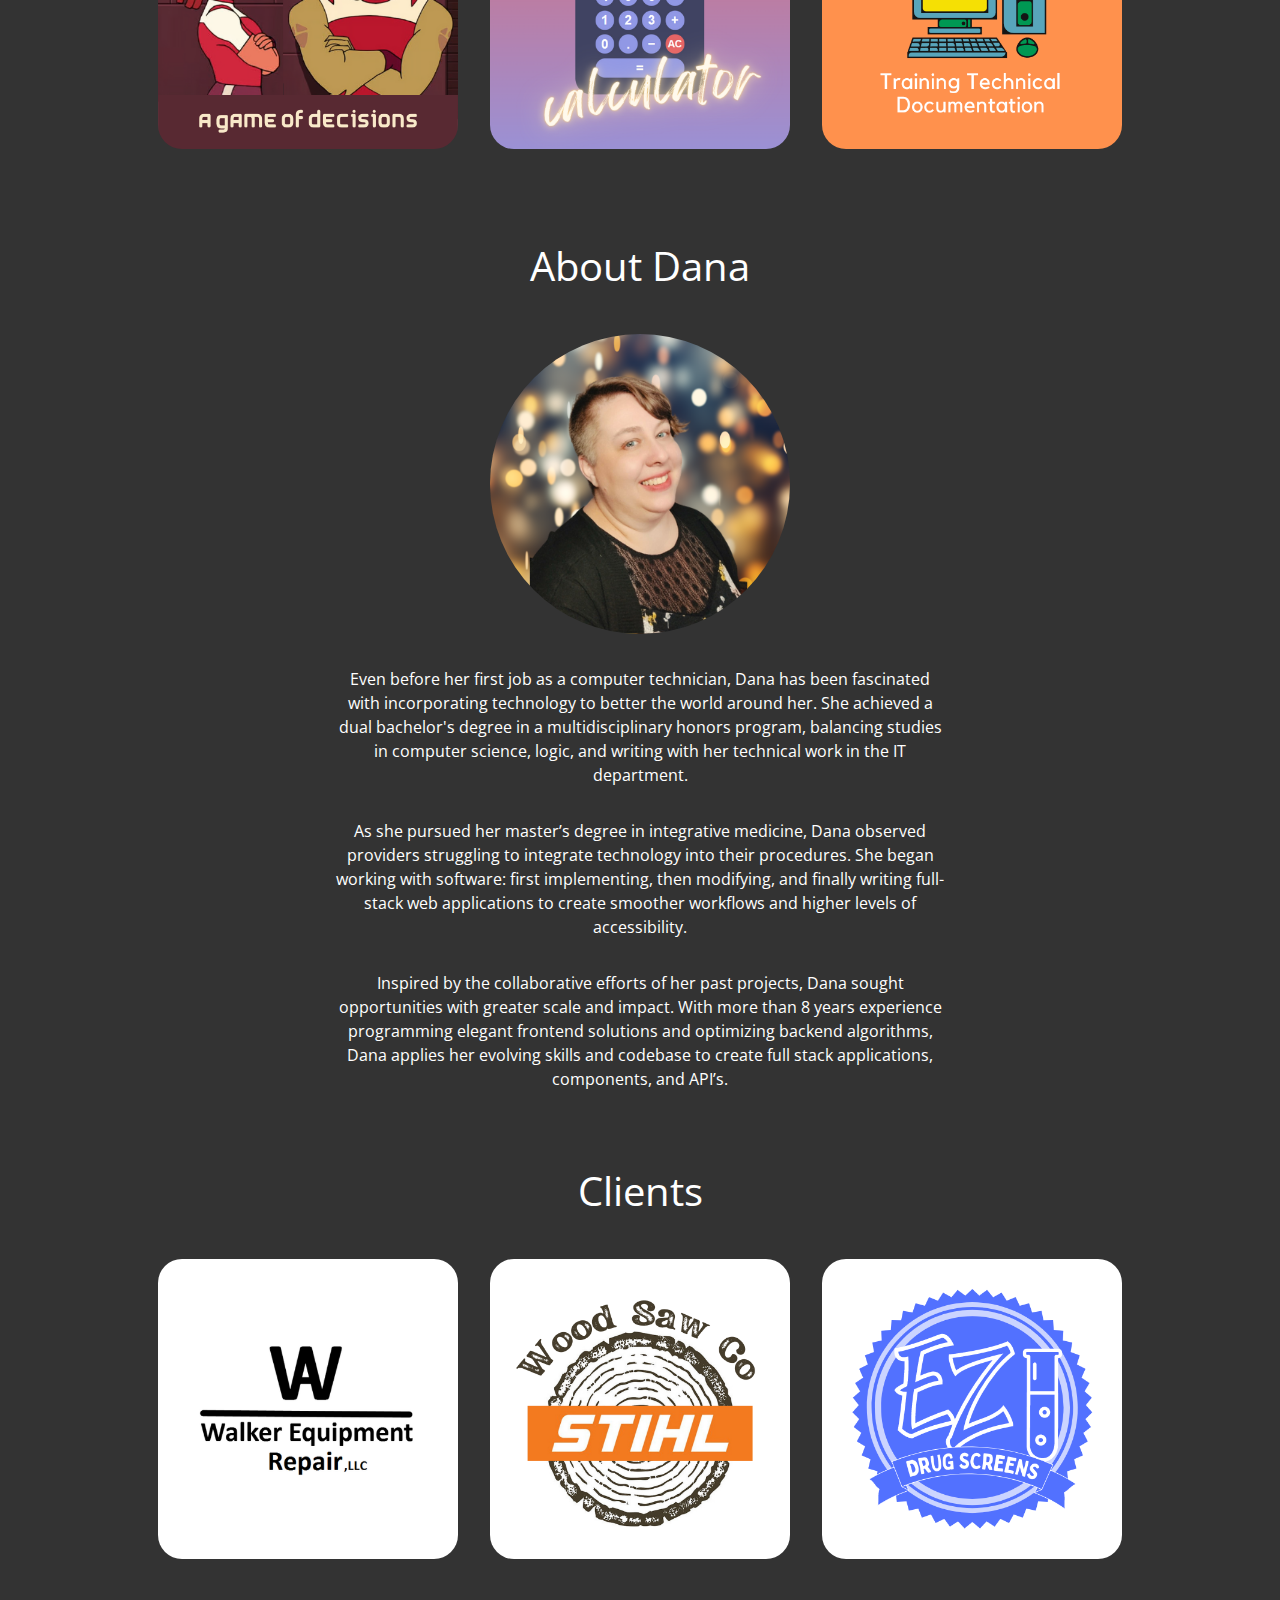
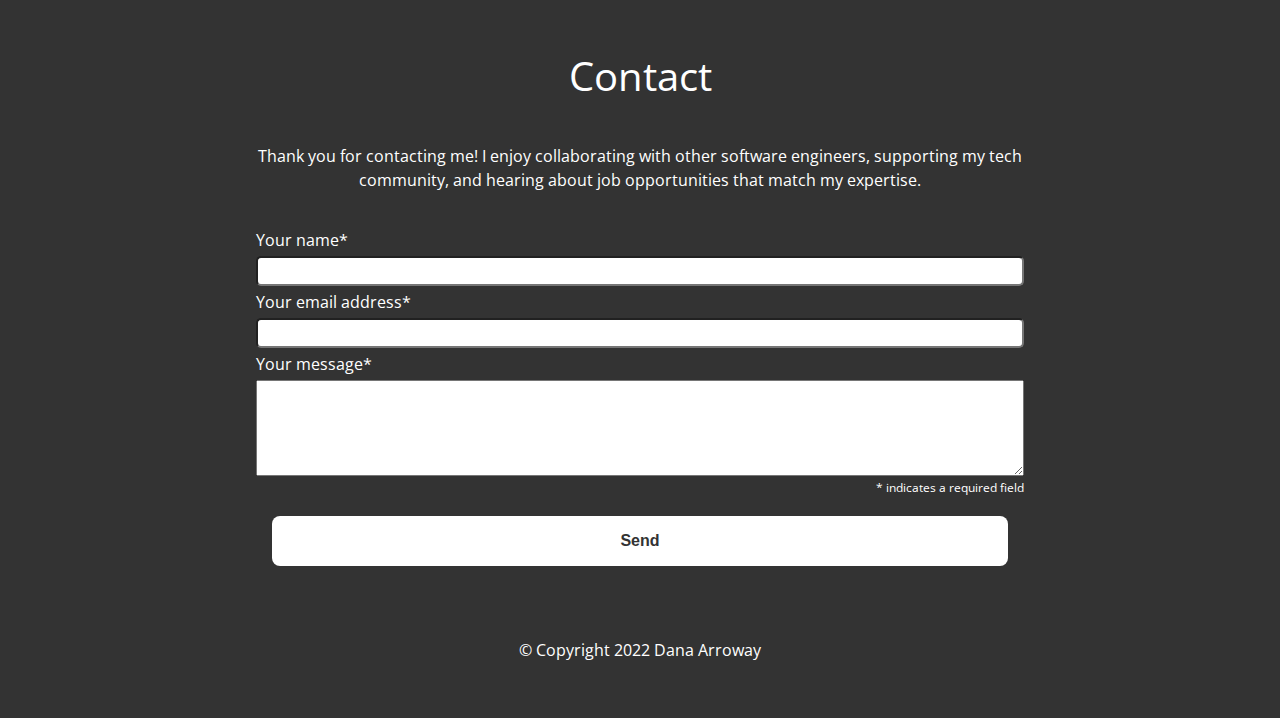
==== commit 38d7b36e: "Added current projects to portfolio with tiles and links" ====
--- a/index.html
+++ b/index.html
@@ -48,6 +48,7 @@
             <h3>Projects</h3>
             <section class="flex-container">
                 <a href="https://github.com/moonlighter-dev/wu-wei/" target="_blank"><img src="images/project-tiles/wu wei project tile.png" alt="Wu Wei Project Tile" height="300px"></a>
+                <a href="https://medicinals-api.onrender.com/"><img src="images/project-tiles/medicinal herb api tile.png" alt="Medicinal Herbs API Project Tile" height="300px"></a>
                 <a href="https://game-tracker-100devs.herokuapp.com/" target="_blank"><img src="images/project-tiles/game tracker project tile.png" alt="Game Tracker Project Tile" height="300px"></a>
                 <a href="https://bot-shield-laser.netlify.app/" target="_blank"><img src="images/project-tiles/bot-shield-laser.png" alt="Bot Shield Laser Game Project Tile" height="300px"></a>
                 <a href="https://colorful-calc.netlify.app/" target="_blank"><img src="images/project-tiles/javascript calculator.png" alt="JavaScript Calculator Project Tile" height="300px"></a>
@@ -62,13 +63,14 @@
             <section class="bio">
                 <p>Even before her first job as a computer technician, Dana has been fascinated with incorporating technology to better the world around her. She achieved a dual bachelor's degree in a multidisciplinary honors program, balancing studies in computer science, logic, and writing with her technical work in the IT department.</p>
                 <p>As she pursued her master’s degree in integrative medicine, Dana observed providers struggling to integrate technology into their procedures. She began working with software: first implementing, then modifying, and finally writing full-stack web applications to create smoother workflows and higher levels of accessibility.</p>
-                <p>Inspired by the collaborative efforts of her past projects, Dana wants her work to have a higher-scale impact. She is now ready to join a product team that builds streamlined, dependable applications to meet the ever-evolving needs of current users.
+                <p>Inspired by the collaborative efforts of her past projects, Dana sought opportunities with greater scale and impact. With more than 8 years experience programming elegant frontend solutions and optimizing backend algorithms, Dana applies her evolving skills and codebase to create full stack applications, components, and API’s.
                 </p>
             </section>
         </section>
         <section id="clients" class="clients">
             <h3>Clients</h3>
             <section class="flex-container">
+                <a href="https://walkerequip.com"><img src="images/project-tiles/wer-tile.png" alt="Walker Equipment Repair, LLC" height="300px"></a>
                 <a href="https://woodsaw.co" target="_blank"><img src="images/project-tiles/Wood Saw Logo.png" alt="Wood Saw Company, LLC" height="300px"></a>
                 <a href="http://www.ezdrugscreens.com" target="_blank"><img src="images/project-tiles/EZ Drug Screens Project Tile.png" alt="EZ Drug Screens Project Tile" height="300px"></a>
             </section>
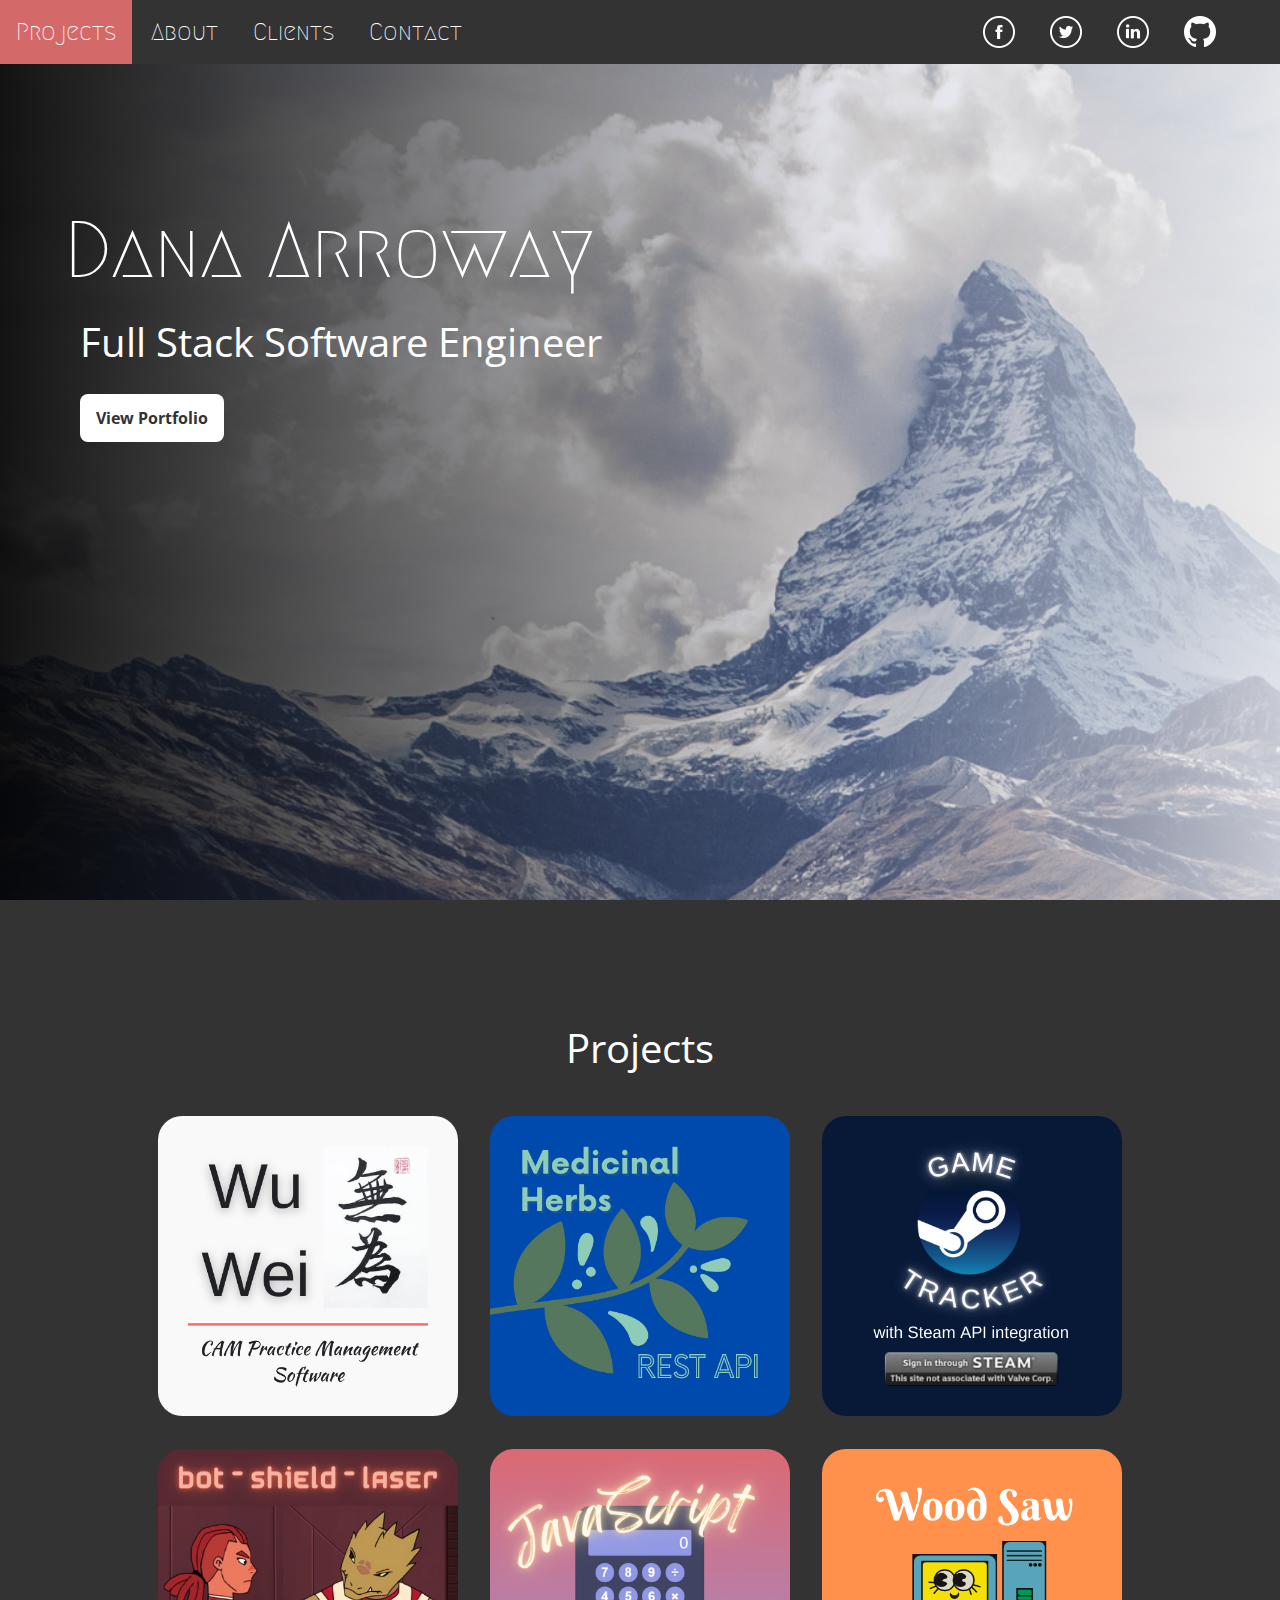
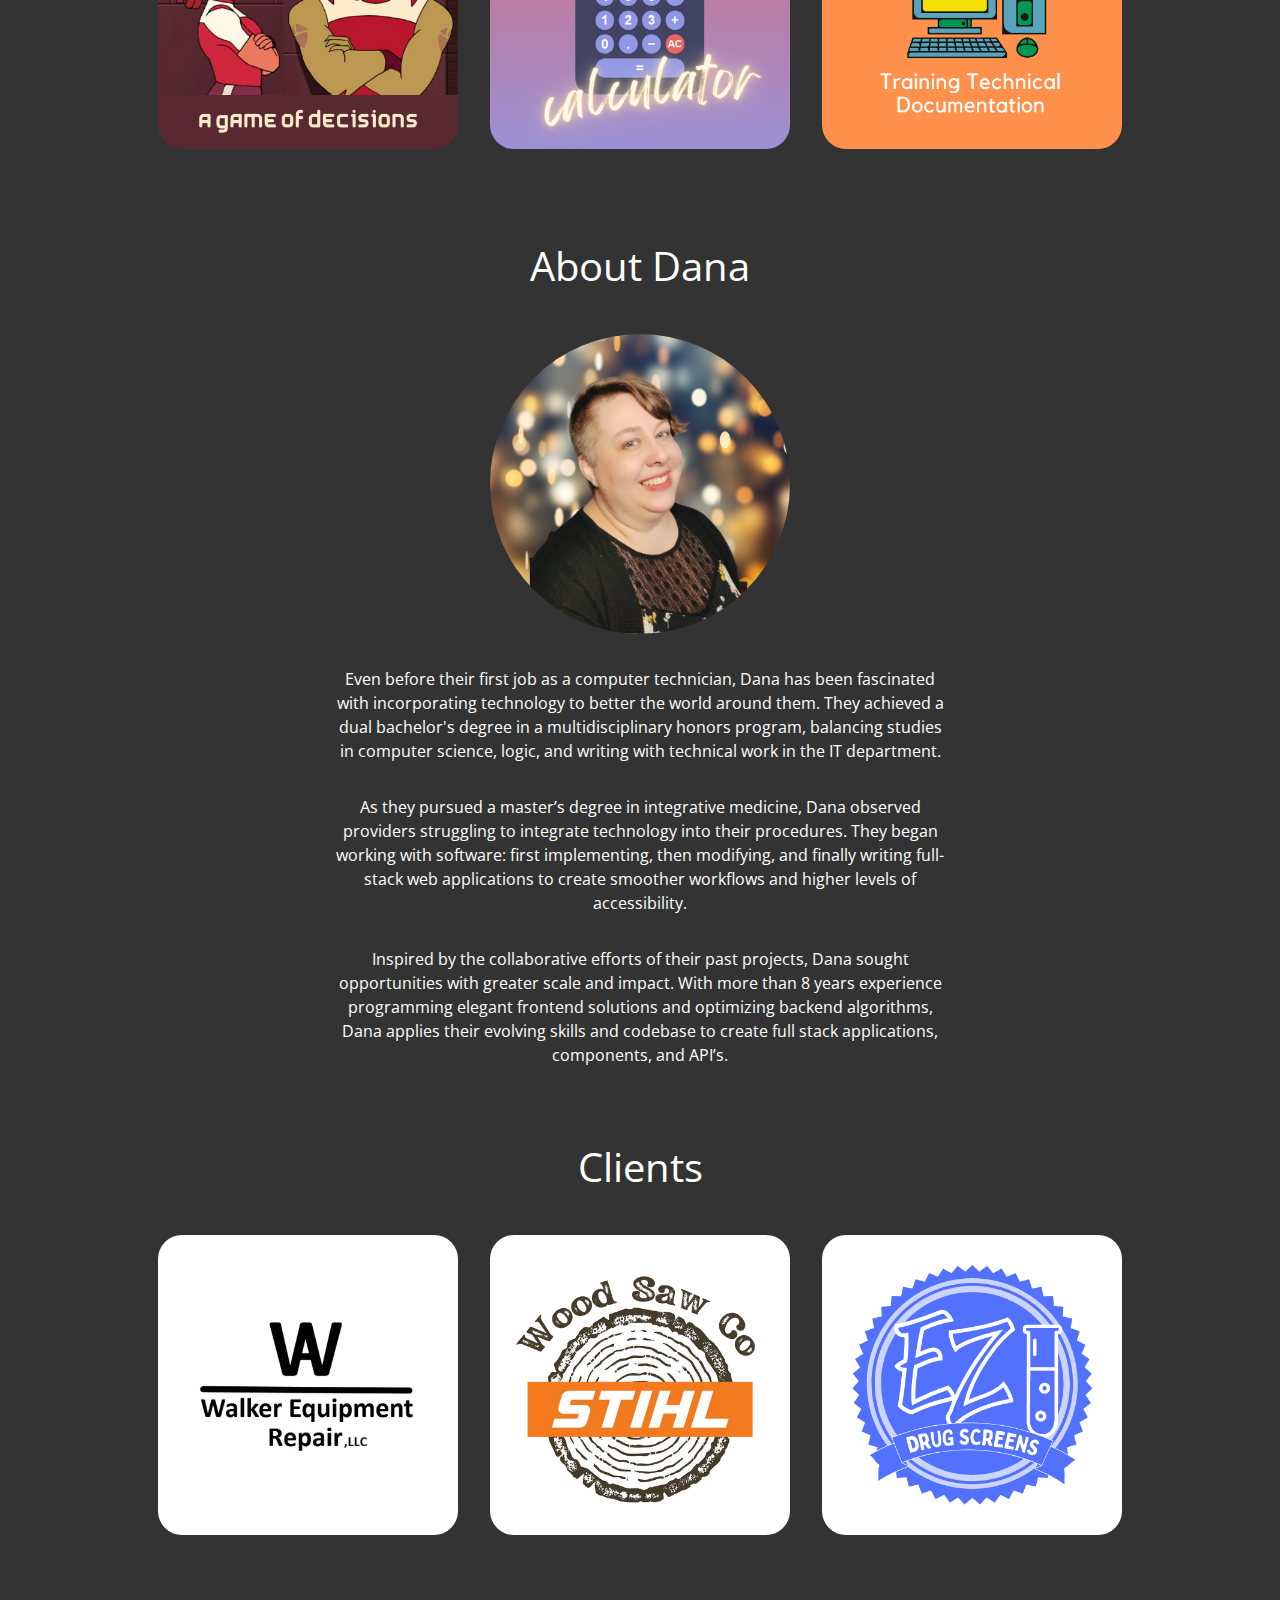
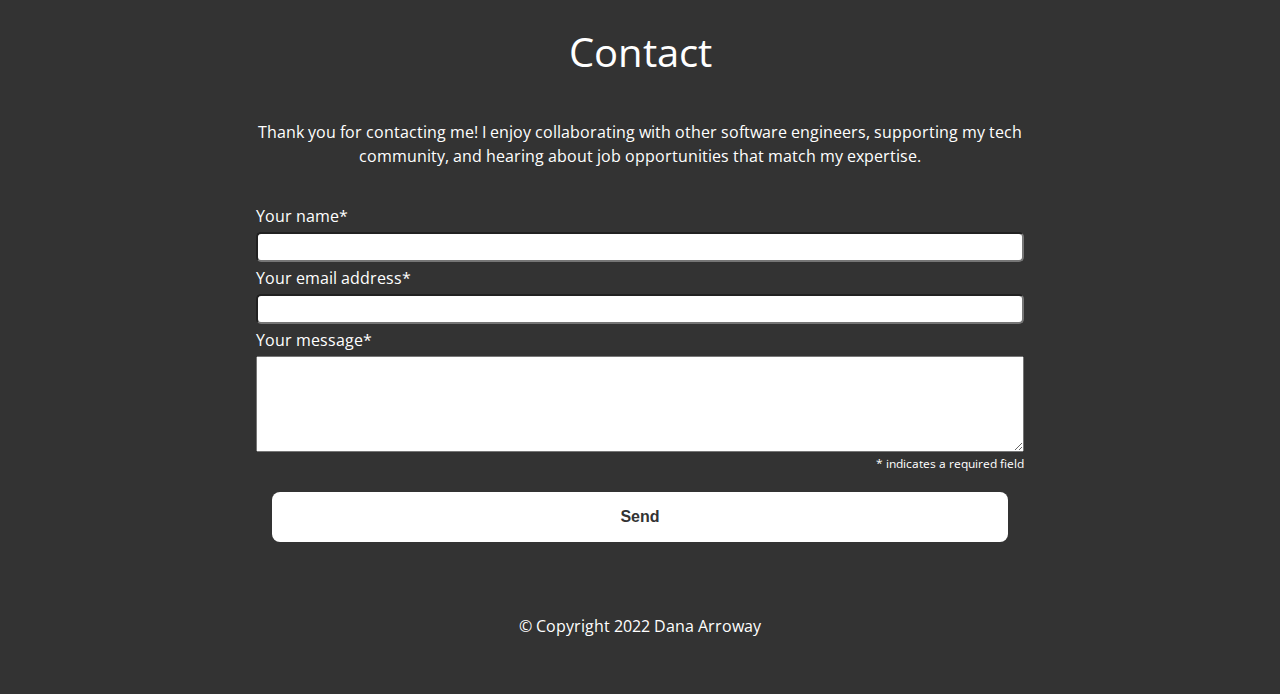
==== commit 89f77443: "Language" ====
--- a/index.html
+++ b/index.html
@@ -61,9 +61,9 @@
             <h3>About Dana</h3>
             <img src="images/dana-headshot1.png" alt="Dana Arroway" height="300px">
             <section class="bio">
-                <p>Even before her first job as a computer technician, Dana has been fascinated with incorporating technology to better the world around her. She achieved a dual bachelor's degree in a multidisciplinary honors program, balancing studies in computer science, logic, and writing with her technical work in the IT department.</p>
-                <p>As she pursued her master’s degree in integrative medicine, Dana observed providers struggling to integrate technology into their procedures. She began working with software: first implementing, then modifying, and finally writing full-stack web applications to create smoother workflows and higher levels of accessibility.</p>
-                <p>Inspired by the collaborative efforts of her past projects, Dana sought opportunities with greater scale and impact. With more than 8 years experience programming elegant frontend solutions and optimizing backend algorithms, Dana applies her evolving skills and codebase to create full stack applications, components, and API’s.
+                <p>Even before their first job as a computer technician, Dana has been fascinated with incorporating technology to better the world around them. They achieved a dual bachelor's degree in a multidisciplinary honors program, balancing studies in computer science, logic, and writing with technical work in the IT department.</p>
+                <p>As they pursued a master’s degree in integrative medicine, Dana observed providers struggling to integrate technology into their procedures. They began working with software: first implementing, then modifying, and finally writing full-stack web applications to create smoother workflows and higher levels of accessibility.</p>
+                <p>Inspired by the collaborative efforts of their past projects, Dana sought opportunities with greater scale and impact. With more than 8 years experience programming elegant frontend solutions and optimizing backend algorithms, Dana applies their evolving skills and codebase to create full stack applications, components, and API’s.
                 </p>
             </section>
         </section>
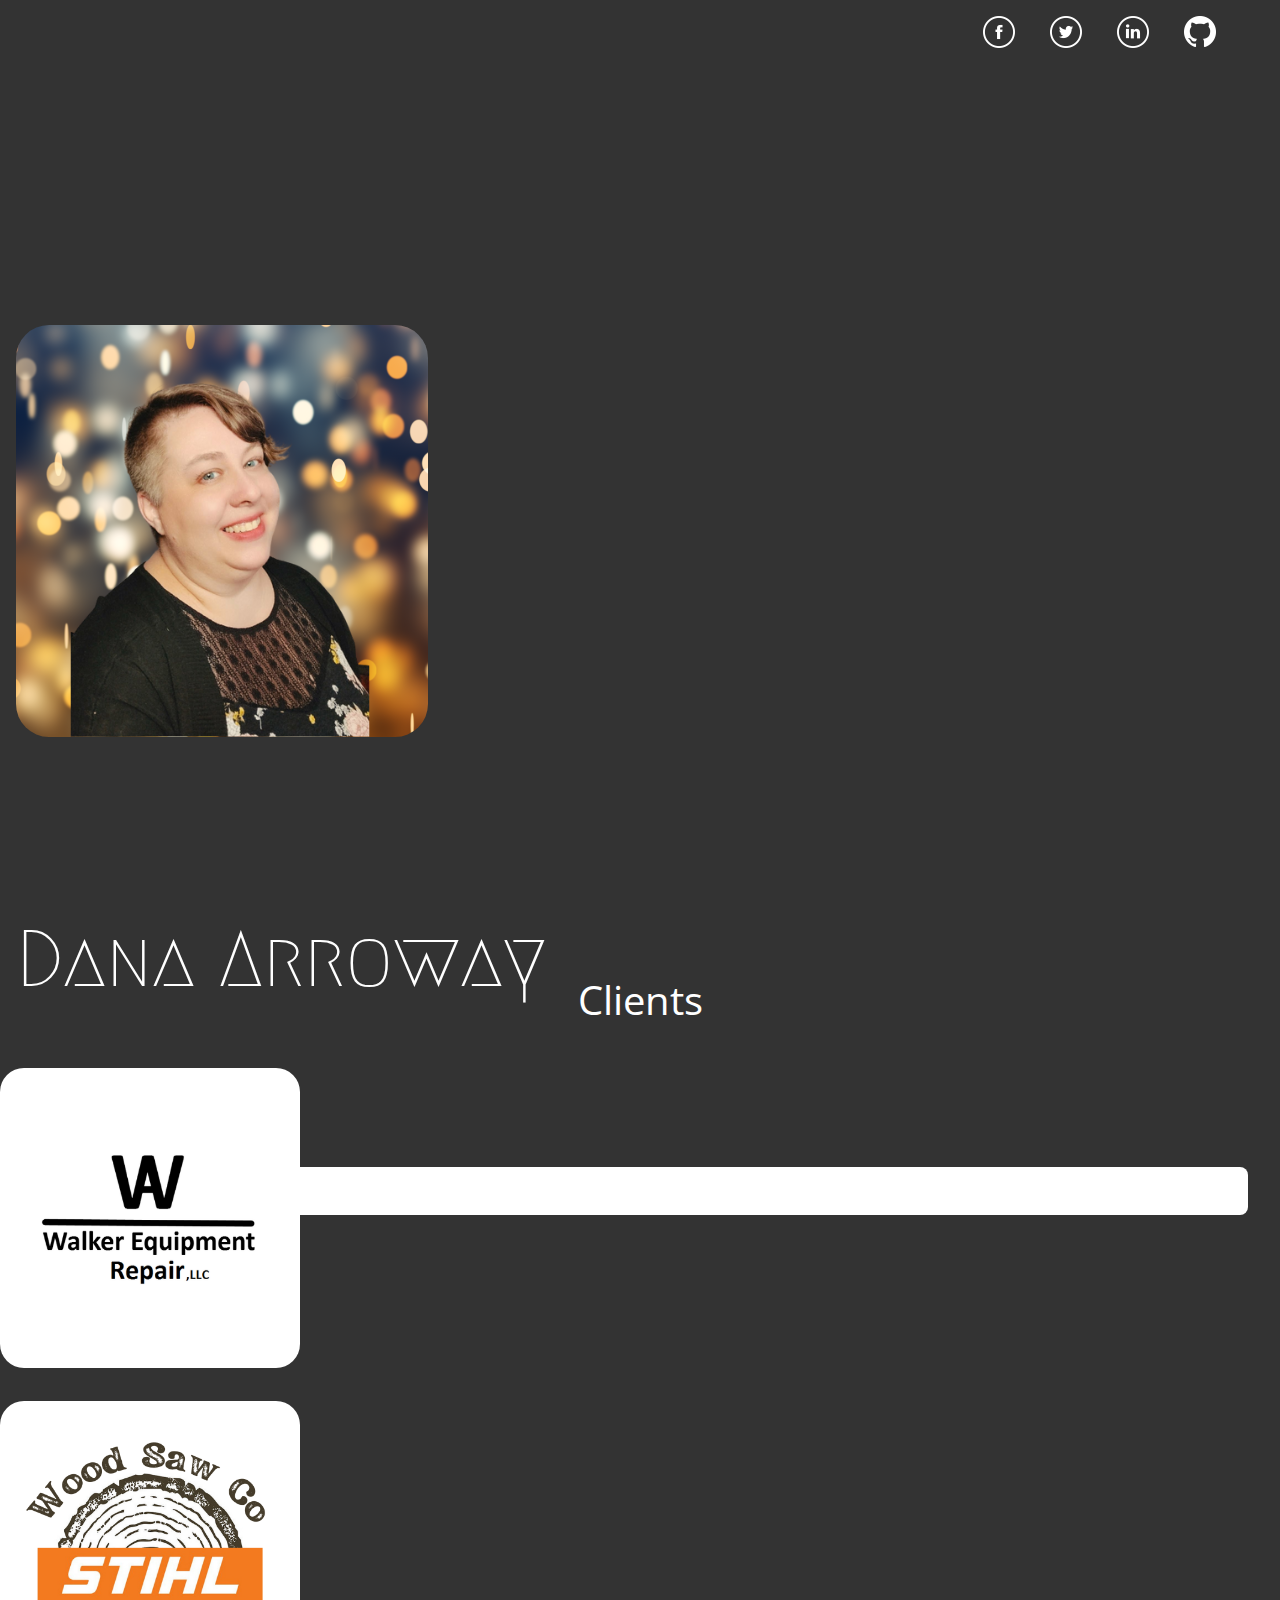
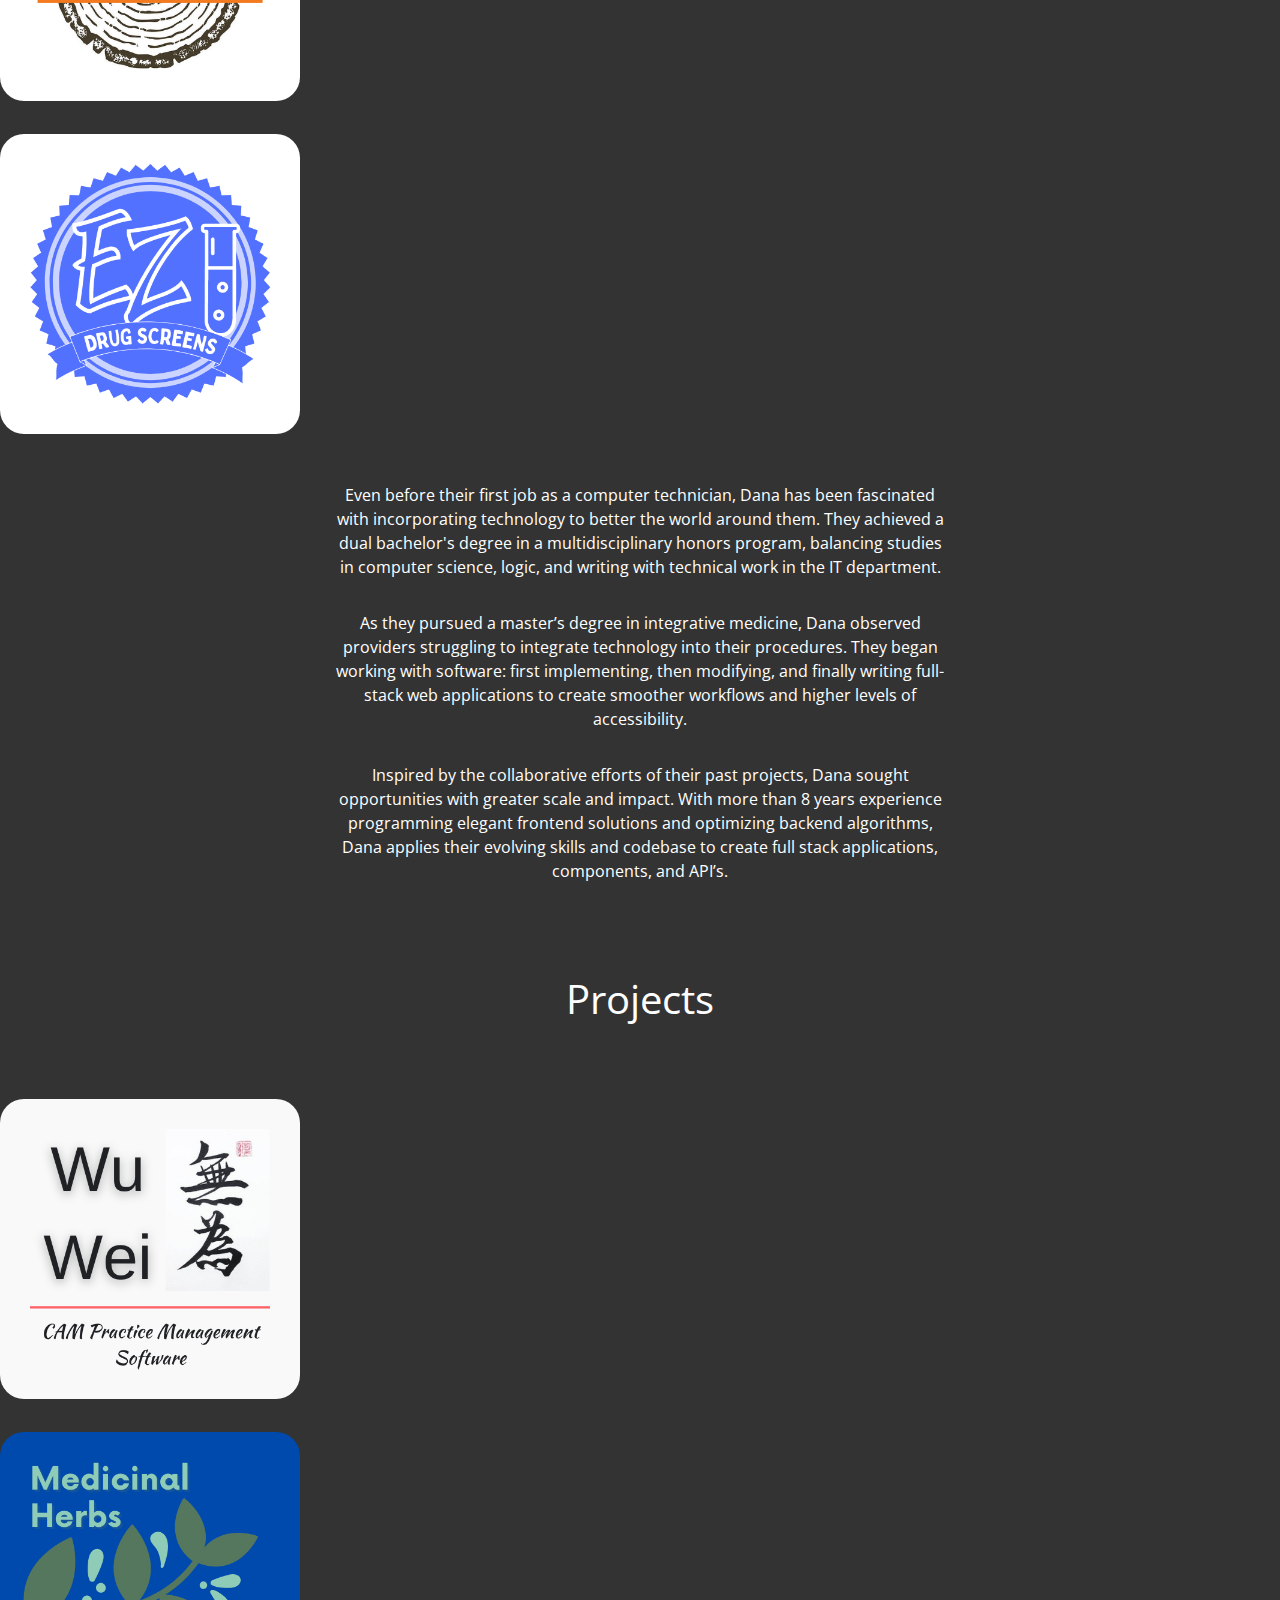
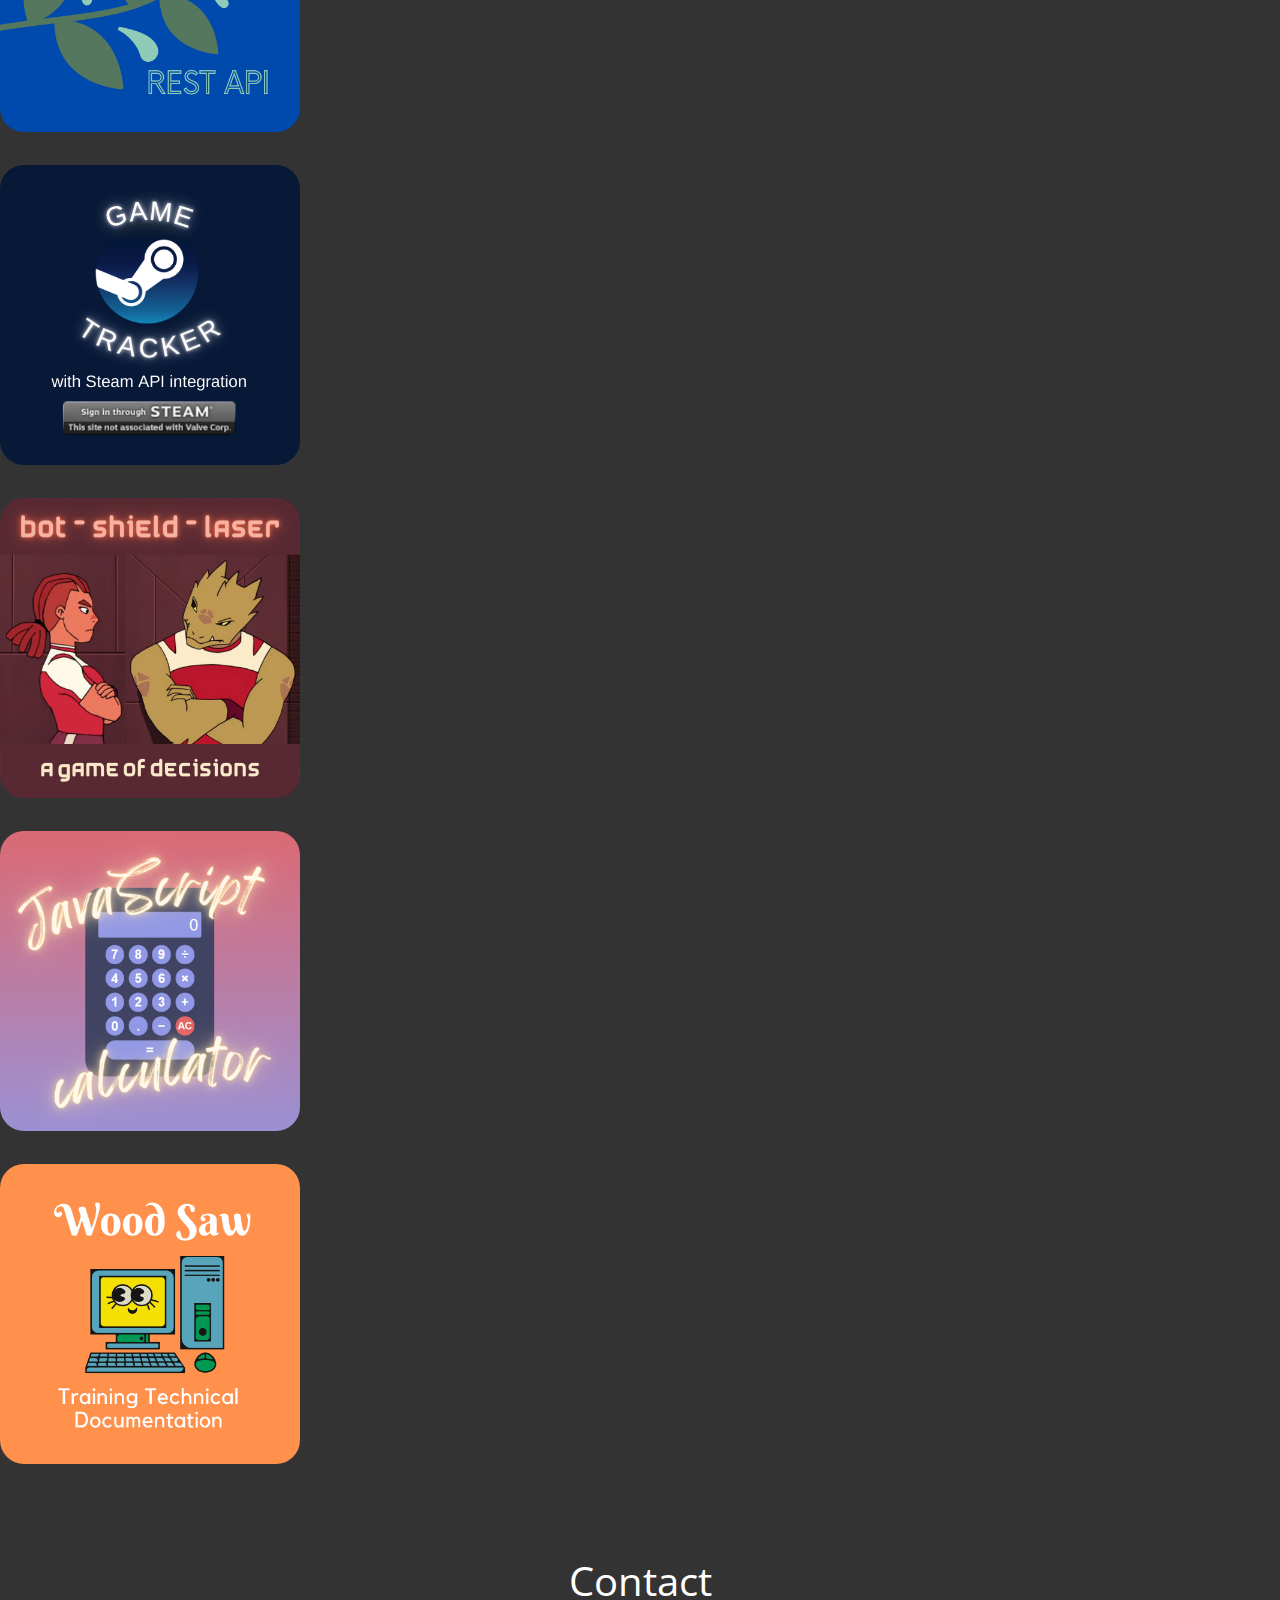
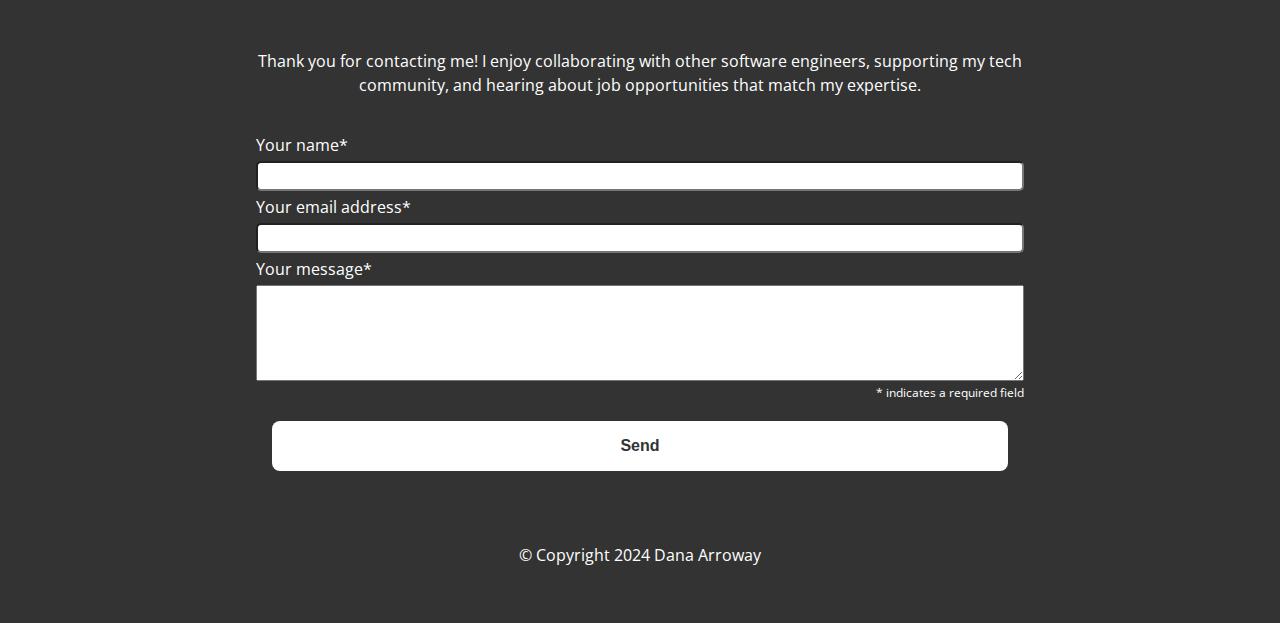
==== commit 01b969c5: "structural and style updates" ====
--- a/index.html
+++ b/index.html
@@ -15,15 +15,14 @@
         <header>
         <!--navbar-->
             <nav>
-                <section>
+                <!-- <section>
                     <ul class="topnav-left">
                         <li><a href="#projects">Projects</a></li>
                         <li><a href="#about">About</a></li>
                         <li><a href="#clients">Clients</a></li>
                         <li><a href="#contact">Contact</a></li>
-                        <!-- <li><a href="http://danaarroway.hashnode.dev/">Blog</a></li> -->
                     </ul>
-                </section>
+                </section> -->
                 <section>
                     <ul class="topnav-right">
                         <li><a href="https://www.facebook.com/dana.arroway/" target="_blank"><img alt="facebook icon" src="images/icons/facebook.png"></a></li>
@@ -36,15 +35,36 @@
         </header>    
 
         <!--welcome section-->
-        <main id="welcome-section" class="hero-image">
+        <main id="welcome-section" class="flex-container">
+            <img class="about" src="images/dana-headshot1.png" alt="Dana Arroway">
             <h1>Dana Arroway</h1>
-            <h2>Full Stack Software Engineer</h2>
+            <h2>IT Analyst</h2>
             <a class="btn" href="#projects">View Portfolio</a>
             </main>
 
+            <section id="clients" class="clients">
+                <h3>Clients</h3>
+                <section class="flex-container">
+                    <a href="https://walkerequip.com"><img src="images/project-tiles/wer-tile.png" alt="Walker Equipment Repair, LLC" height="300px"></a>
+                    <a href="https://woodsaw.co" target="_blank"><img src="images/project-tiles/Wood Saw Logo.png" alt="Wood Saw Company, LLC" height="300px"></a>
+                    <a href="http://www.ezdrugscreens.com" target="_blank"><img src="images/project-tiles/EZ Drug Screens Project Tile.png" alt="EZ Drug Screens Project Tile" height="300px"></a>
+                </section>
+            </section>
+
+                    <!-- about section -->
+        <section id="about" class="about">
+
+            <section class="bio">
+                <p>Even before their first job as a computer technician, Dana has been fascinated with incorporating technology to better the world around them. They achieved a dual bachelor's degree in a multidisciplinary honors program, balancing studies in computer science, logic, and writing with technical work in the IT department.</p>
+                <p>As they pursued a master’s degree in integrative medicine, Dana observed providers struggling to integrate technology into their procedures. They began working with software: first implementing, then modifying, and finally writing full-stack web applications to create smoother workflows and higher levels of accessibility.</p>
+                <p>Inspired by the collaborative efforts of their past projects, Dana sought opportunities with greater scale and impact. With more than 8 years experience programming elegant frontend solutions and optimizing backend algorithms, Dana applies their evolving skills and codebase to create full stack applications, components, and API’s.
+                </p>
+            </section>
+        </section>
+
 
         <!--projects grid-->
-        <section id="projects" class="projects">
+        <section id="projects" class="flex-container projects">
             <h3>Projects</h3>
             <section class="flex-container">
                 <a href="https://github.com/moonlighter-dev/wu-wei/" target="_blank"><img src="images/project-tiles/wu wei project tile.png" alt="Wu Wei Project Tile" height="300px"></a>
@@ -56,25 +76,6 @@
             </section>
         </section>
 
-        <!-- about section -->
-        <section id="about" class="about">
-            <h3>About Dana</h3>
-            <img src="images/dana-headshot1.png" alt="Dana Arroway" height="300px">
-            <section class="bio">
-                <p>Even before their first job as a computer technician, Dana has been fascinated with incorporating technology to better the world around them. They achieved a dual bachelor's degree in a multidisciplinary honors program, balancing studies in computer science, logic, and writing with technical work in the IT department.</p>
-                <p>As they pursued a master’s degree in integrative medicine, Dana observed providers struggling to integrate technology into their procedures. They began working with software: first implementing, then modifying, and finally writing full-stack web applications to create smoother workflows and higher levels of accessibility.</p>
-                <p>Inspired by the collaborative efforts of their past projects, Dana sought opportunities with greater scale and impact. With more than 8 years experience programming elegant frontend solutions and optimizing backend algorithms, Dana applies their evolving skills and codebase to create full stack applications, components, and API’s.
-                </p>
-            </section>
-        </section>
-        <section id="clients" class="clients">
-            <h3>Clients</h3>
-            <section class="flex-container">
-                <a href="https://walkerequip.com"><img src="images/project-tiles/wer-tile.png" alt="Walker Equipment Repair, LLC" height="300px"></a>
-                <a href="https://woodsaw.co" target="_blank"><img src="images/project-tiles/Wood Saw Logo.png" alt="Wood Saw Company, LLC" height="300px"></a>
-                <a href="http://www.ezdrugscreens.com" target="_blank"><img src="images/project-tiles/EZ Drug Screens Project Tile.png" alt="EZ Drug Screens Project Tile" height="300px"></a>
-            </section>
-        </section>
         <section id="contact" class="contact" class="form">
             <h3>Contact</h3>
             <p>Thank you for contacting me! I enjoy collaborating with other software engineers, supporting my tech community, and hearing about job opportunities that match my expertise.</p>
@@ -92,7 +93,7 @@
         </section>
         <footer>
             <section>
-                <span>&copy; Copyright 2022 Dana Arroway</span>
+                <span>&copy; Copyright 2024 Dana Arroway</span>
             </section>
         </footer>
     </body>
--- a/style.css
+++ b/style.css
@@ -115,6 +115,7 @@
 }
 
 .topnav-left {
+  display: none;
   float: left;
 }
 
@@ -161,13 +162,20 @@
 
 main{
   clear: both;
-  width: 50%;
-  padding: 5% 0 0 5%;
+  width: 100%;
+  padding: 1rem;
+  display: flex;
+  flex-direction: column;
+  justify-content: center;
 }
 
 main img{
-  margin: 2rem;
-  width: 4rem;
+  margin-top: 50%;
+  border-radius: 50%;
+  /* margin-left: 50vw;
+  transform: translate(-50%); */
+  justify-content: center;
+  width: 33%;
 }
 
 #welcome-section{
@@ -216,7 +224,7 @@
 
 .flex-container {
   display: flex;
-  flex-wrap: wrap;
+  flex-direction: column;
   justify-content: center;
   align-content: space-around;
   gap: 2rem;
@@ -233,11 +241,7 @@
 }
 
 .about img{
-  border-radius: 50%;
-  
-  margin-left: 50vw;
-  transform: translate(-50%);
-  margin-bottom: 2rem;
+  
   
 }
 
@@ -315,9 +319,9 @@
     font-size: 80%;
   }
 
-  .topnav-left {
+  /* .topnav-left {
     display: none;
-  }
+  } */
 
   .topnav-right {
     width: 100%;
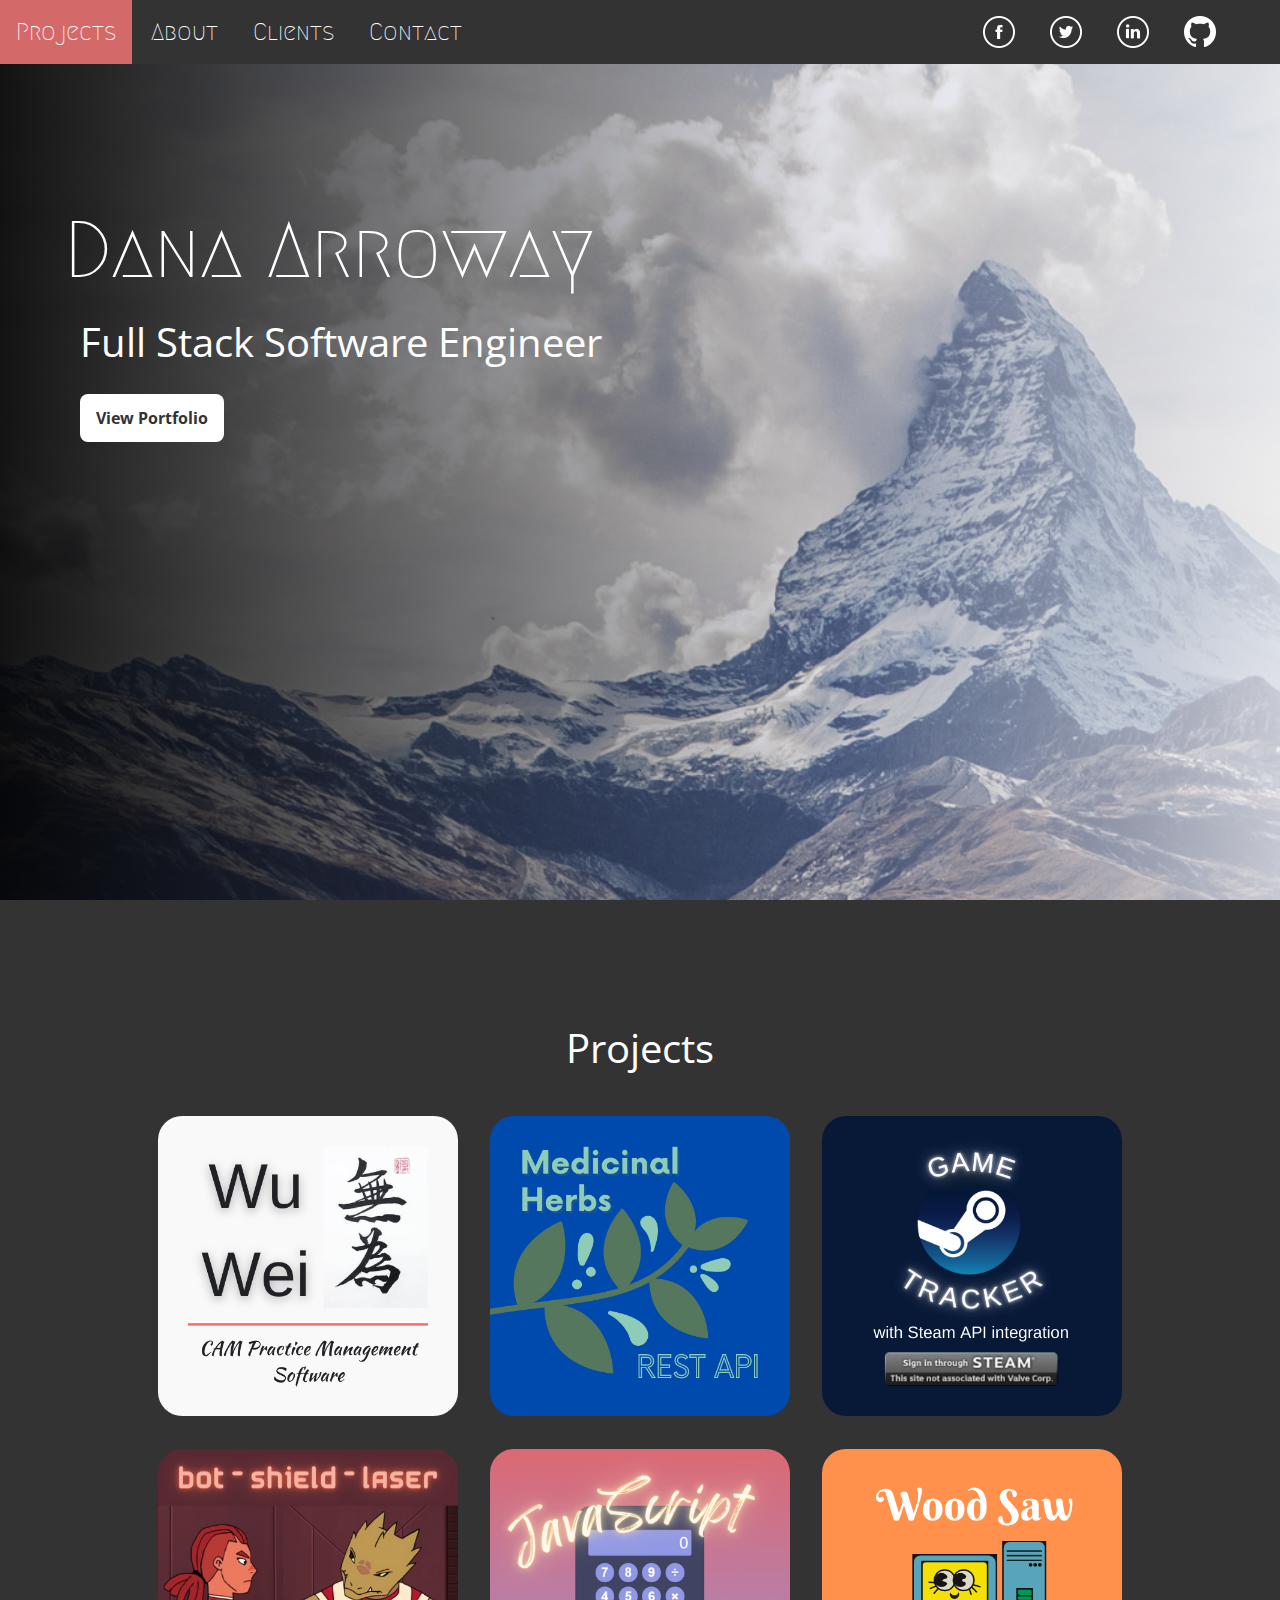
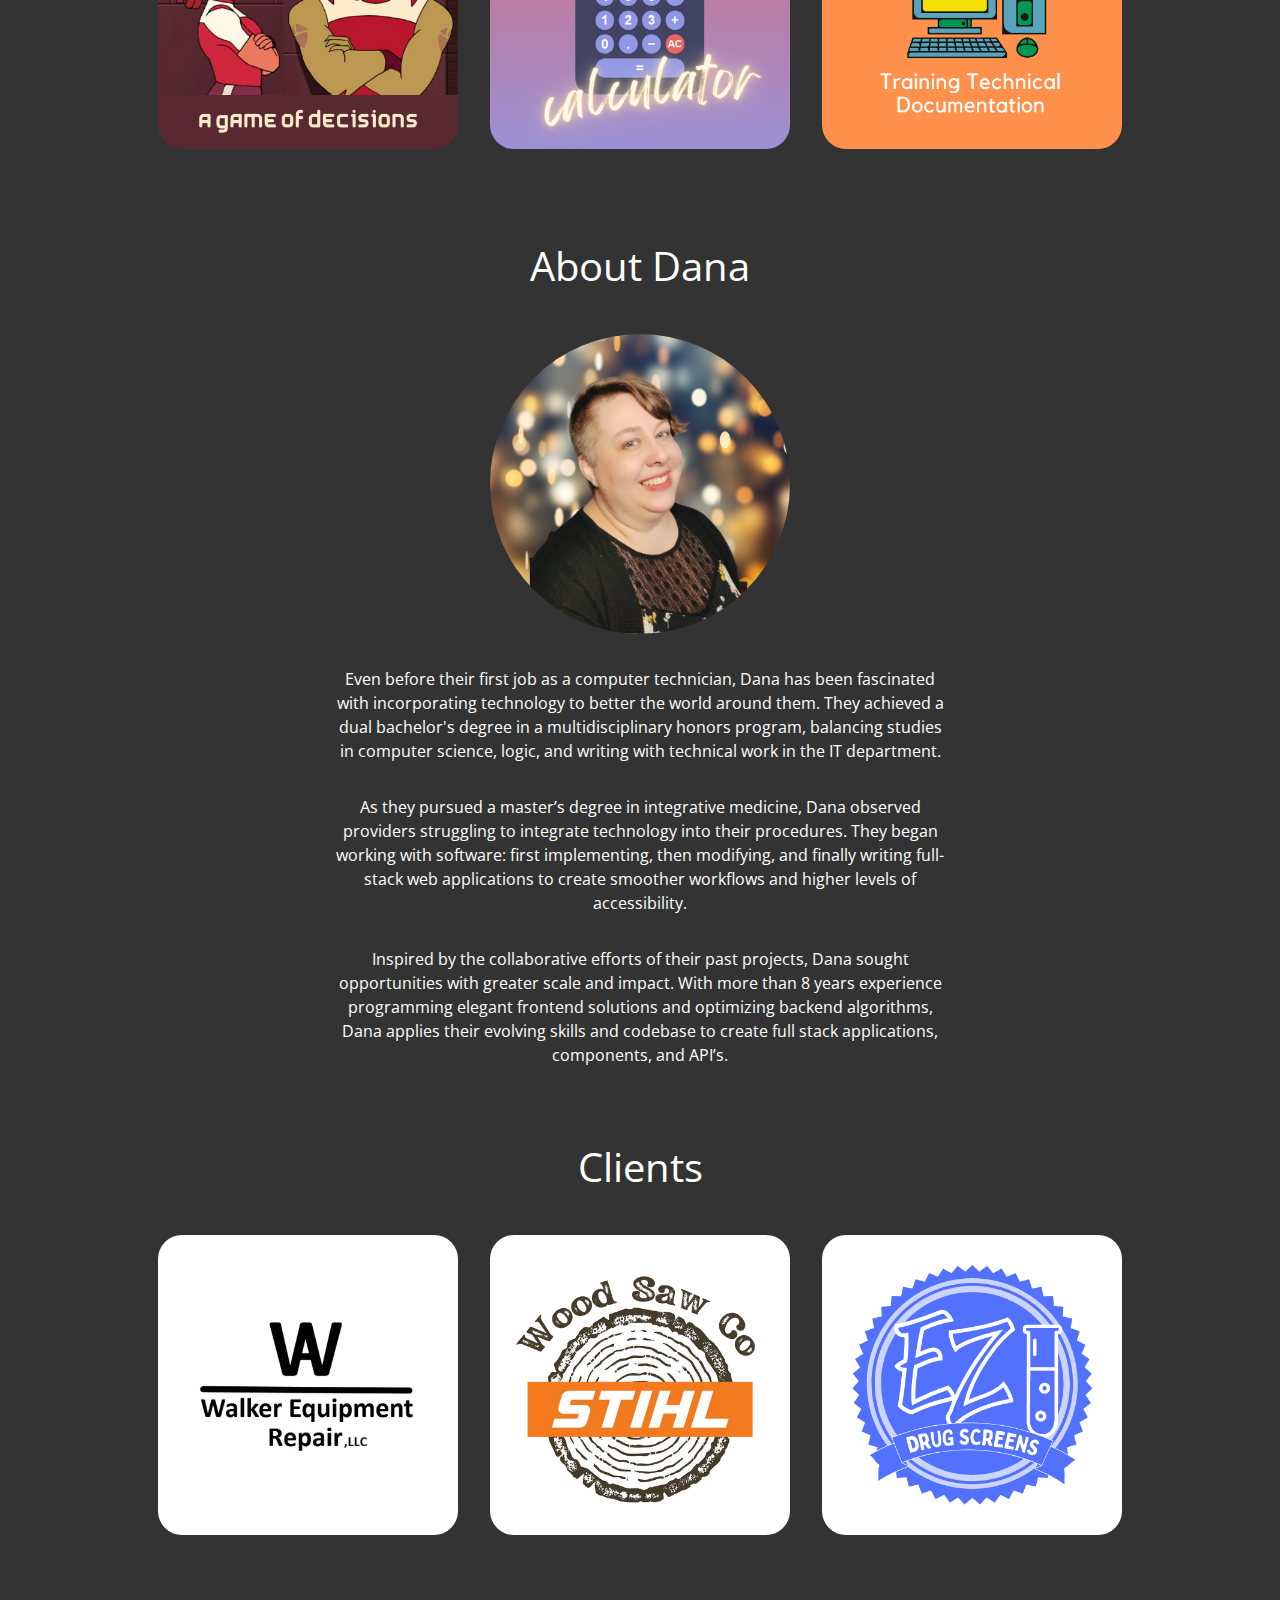
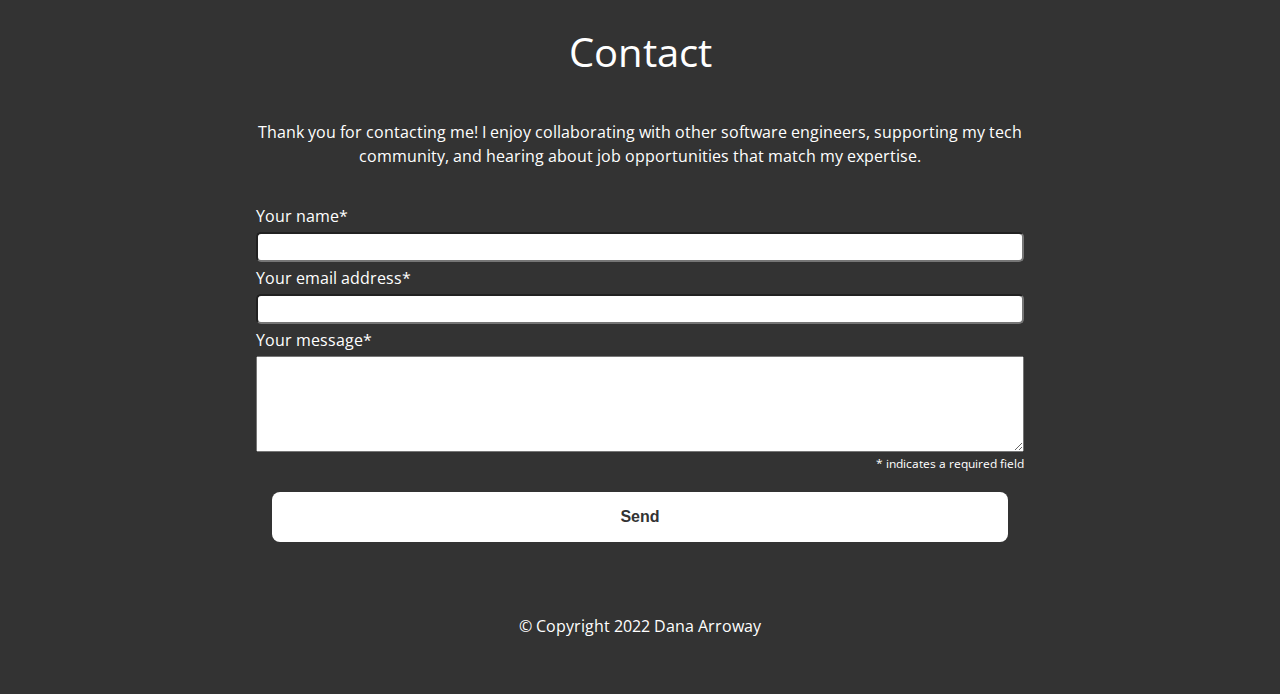
==== commit 3bfc1c1f: "Revert "structural and style updates"" ====
--- a/index.html
+++ b/index.html
@@ -15,14 +15,15 @@
         <header>
         <!--navbar-->
             <nav>
-                <!-- <section>
+                <section>
                     <ul class="topnav-left">
                         <li><a href="#projects">Projects</a></li>
                         <li><a href="#about">About</a></li>
                         <li><a href="#clients">Clients</a></li>
                         <li><a href="#contact">Contact</a></li>
+                        <!-- <li><a href="http://danaarroway.hashnode.dev/">Blog</a></li> -->
                     </ul>
-                </section> -->
+                </section>
                 <section>
                     <ul class="topnav-right">
                         <li><a href="https://www.facebook.com/dana.arroway/" target="_blank"><img alt="facebook icon" src="images/icons/facebook.png"></a></li>
@@ -35,36 +36,15 @@
         </header>    
 
         <!--welcome section-->
-        <main id="welcome-section" class="flex-container">
-            <img class="about" src="images/dana-headshot1.png" alt="Dana Arroway">
+        <main id="welcome-section" class="hero-image">
             <h1>Dana Arroway</h1>
-            <h2>IT Analyst</h2>
+            <h2>Full Stack Software Engineer</h2>
             <a class="btn" href="#projects">View Portfolio</a>
             </main>
 
-            <section id="clients" class="clients">
-                <h3>Clients</h3>
-                <section class="flex-container">
-                    <a href="https://walkerequip.com"><img src="images/project-tiles/wer-tile.png" alt="Walker Equipment Repair, LLC" height="300px"></a>
-                    <a href="https://woodsaw.co" target="_blank"><img src="images/project-tiles/Wood Saw Logo.png" alt="Wood Saw Company, LLC" height="300px"></a>
-                    <a href="http://www.ezdrugscreens.com" target="_blank"><img src="images/project-tiles/EZ Drug Screens Project Tile.png" alt="EZ Drug Screens Project Tile" height="300px"></a>
-                </section>
-            </section>
-
-                    <!-- about section -->
-        <section id="about" class="about">
-
-            <section class="bio">
-                <p>Even before their first job as a computer technician, Dana has been fascinated with incorporating technology to better the world around them. They achieved a dual bachelor's degree in a multidisciplinary honors program, balancing studies in computer science, logic, and writing with technical work in the IT department.</p>
-                <p>As they pursued a master’s degree in integrative medicine, Dana observed providers struggling to integrate technology into their procedures. They began working with software: first implementing, then modifying, and finally writing full-stack web applications to create smoother workflows and higher levels of accessibility.</p>
-                <p>Inspired by the collaborative efforts of their past projects, Dana sought opportunities with greater scale and impact. With more than 8 years experience programming elegant frontend solutions and optimizing backend algorithms, Dana applies their evolving skills and codebase to create full stack applications, components, and API’s.
-                </p>
-            </section>
-        </section>
-
 
         <!--projects grid-->
-        <section id="projects" class="flex-container projects">
+        <section id="projects" class="projects">
             <h3>Projects</h3>
             <section class="flex-container">
                 <a href="https://github.com/moonlighter-dev/wu-wei/" target="_blank"><img src="images/project-tiles/wu wei project tile.png" alt="Wu Wei Project Tile" height="300px"></a>
@@ -76,6 +56,25 @@
             </section>
         </section>
 
+        <!-- about section -->
+        <section id="about" class="about">
+            <h3>About Dana</h3>
+            <img src="images/dana-headshot1.png" alt="Dana Arroway" height="300px">
+            <section class="bio">
+                <p>Even before their first job as a computer technician, Dana has been fascinated with incorporating technology to better the world around them. They achieved a dual bachelor's degree in a multidisciplinary honors program, balancing studies in computer science, logic, and writing with technical work in the IT department.</p>
+                <p>As they pursued a master’s degree in integrative medicine, Dana observed providers struggling to integrate technology into their procedures. They began working with software: first implementing, then modifying, and finally writing full-stack web applications to create smoother workflows and higher levels of accessibility.</p>
+                <p>Inspired by the collaborative efforts of their past projects, Dana sought opportunities with greater scale and impact. With more than 8 years experience programming elegant frontend solutions and optimizing backend algorithms, Dana applies their evolving skills and codebase to create full stack applications, components, and API’s.
+                </p>
+            </section>
+        </section>
+        <section id="clients" class="clients">
+            <h3>Clients</h3>
+            <section class="flex-container">
+                <a href="https://walkerequip.com"><img src="images/project-tiles/wer-tile.png" alt="Walker Equipment Repair, LLC" height="300px"></a>
+                <a href="https://woodsaw.co" target="_blank"><img src="images/project-tiles/Wood Saw Logo.png" alt="Wood Saw Company, LLC" height="300px"></a>
+                <a href="http://www.ezdrugscreens.com" target="_blank"><img src="images/project-tiles/EZ Drug Screens Project Tile.png" alt="EZ Drug Screens Project Tile" height="300px"></a>
+            </section>
+        </section>
         <section id="contact" class="contact" class="form">
             <h3>Contact</h3>
             <p>Thank you for contacting me! I enjoy collaborating with other software engineers, supporting my tech community, and hearing about job opportunities that match my expertise.</p>
@@ -93,7 +92,7 @@
         </section>
         <footer>
             <section>
-                <span>&copy; Copyright 2024 Dana Arroway</span>
+                <span>&copy; Copyright 2022 Dana Arroway</span>
             </section>
         </footer>
     </body>
--- a/style.css
+++ b/style.css
@@ -115,7 +115,6 @@
 }
 
 .topnav-left {
-  display: none;
   float: left;
 }
 
@@ -162,20 +161,13 @@
 
 main{
   clear: both;
-  width: 100%;
-  padding: 1rem;
-  display: flex;
-  flex-direction: column;
-  justify-content: center;
+  width: 50%;
+  padding: 5% 0 0 5%;
 }
 
 main img{
-  margin-top: 50%;
-  border-radius: 50%;
-  /* margin-left: 50vw;
-  transform: translate(-50%); */
-  justify-content: center;
-  width: 33%;
+  margin: 2rem;
+  width: 4rem;
 }
 
 #welcome-section{
@@ -224,7 +216,7 @@
 
 .flex-container {
   display: flex;
-  flex-direction: column;
+  flex-wrap: wrap;
   justify-content: center;
   align-content: space-around;
   gap: 2rem;
@@ -241,7 +233,11 @@
 }
 
 .about img{
-  
+  border-radius: 50%;
+  
+  margin-left: 50vw;
+  transform: translate(-50%);
+  margin-bottom: 2rem;
   
 }
 
@@ -319,9 +315,9 @@
     font-size: 80%;
   }
 
-  /* .topnav-left {
+  .topnav-left {
     display: none;
-  } */
+  }
 
   .topnav-right {
     width: 100%;
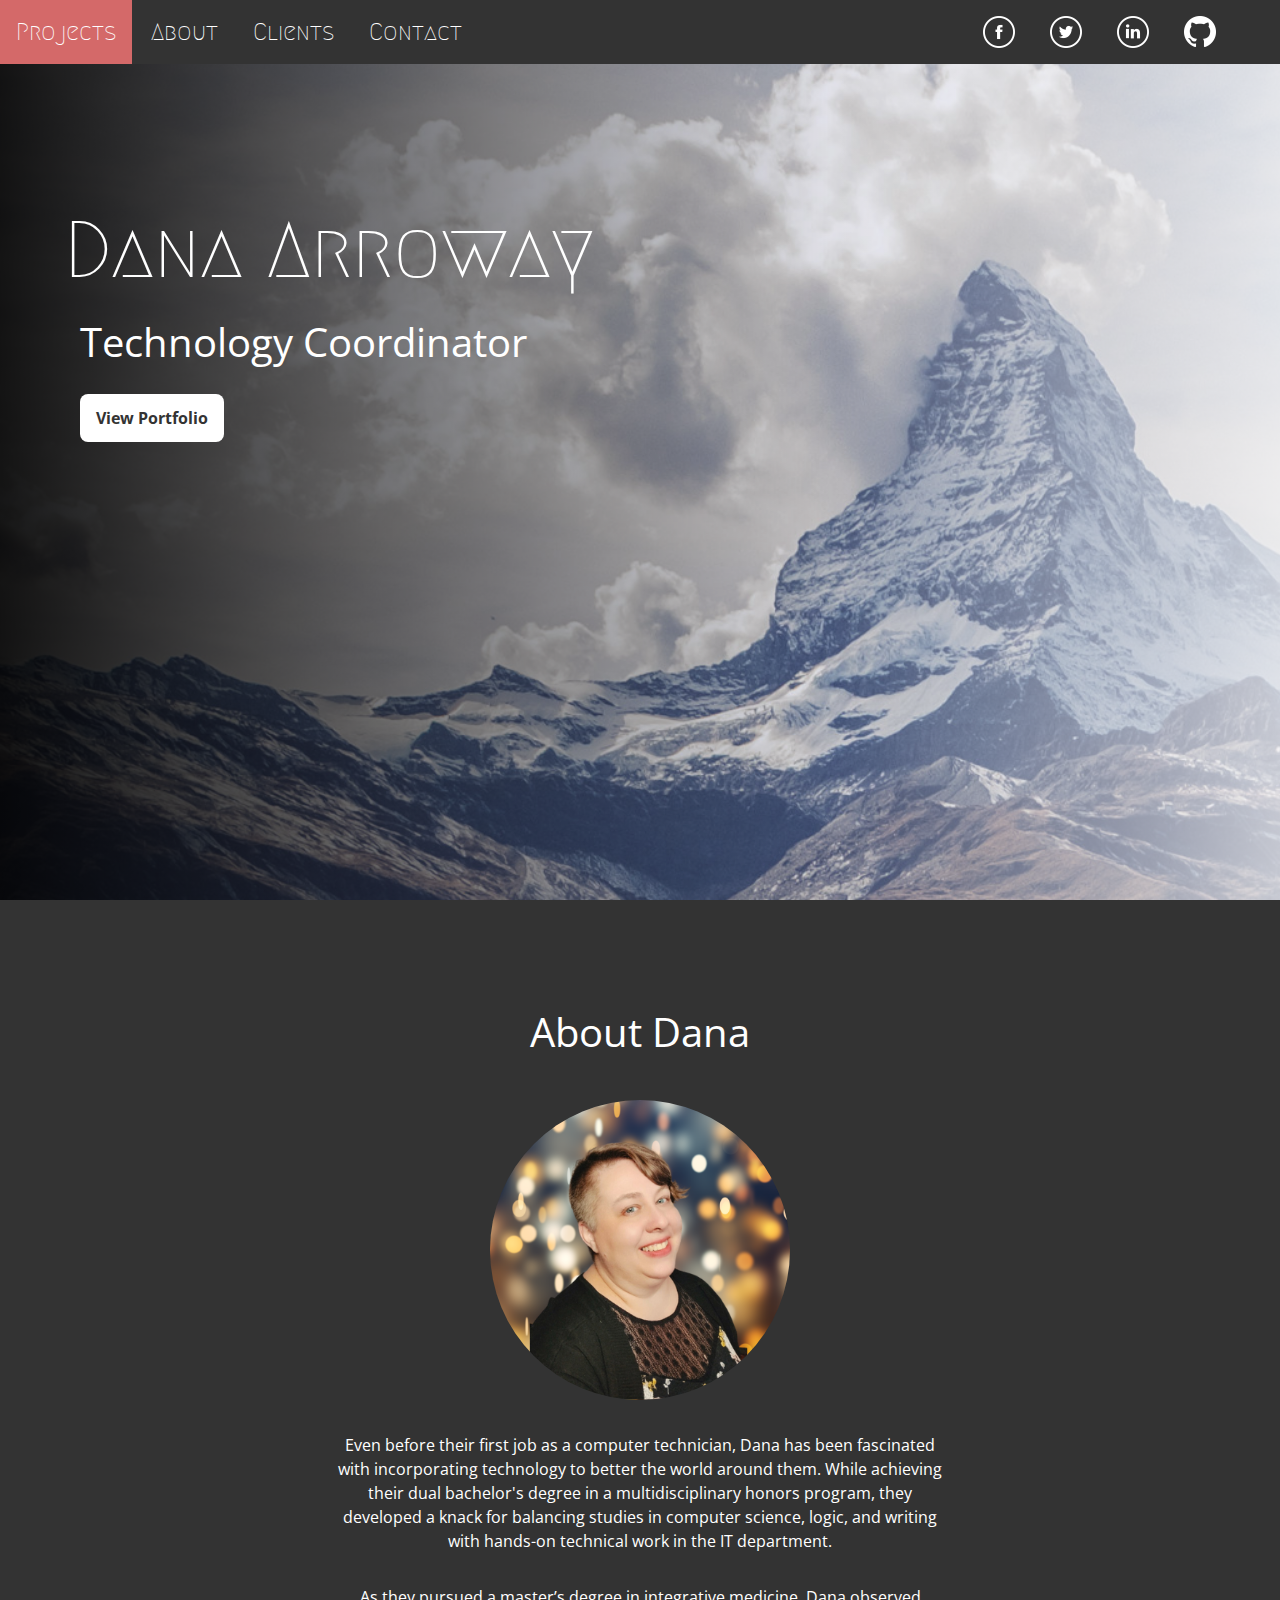
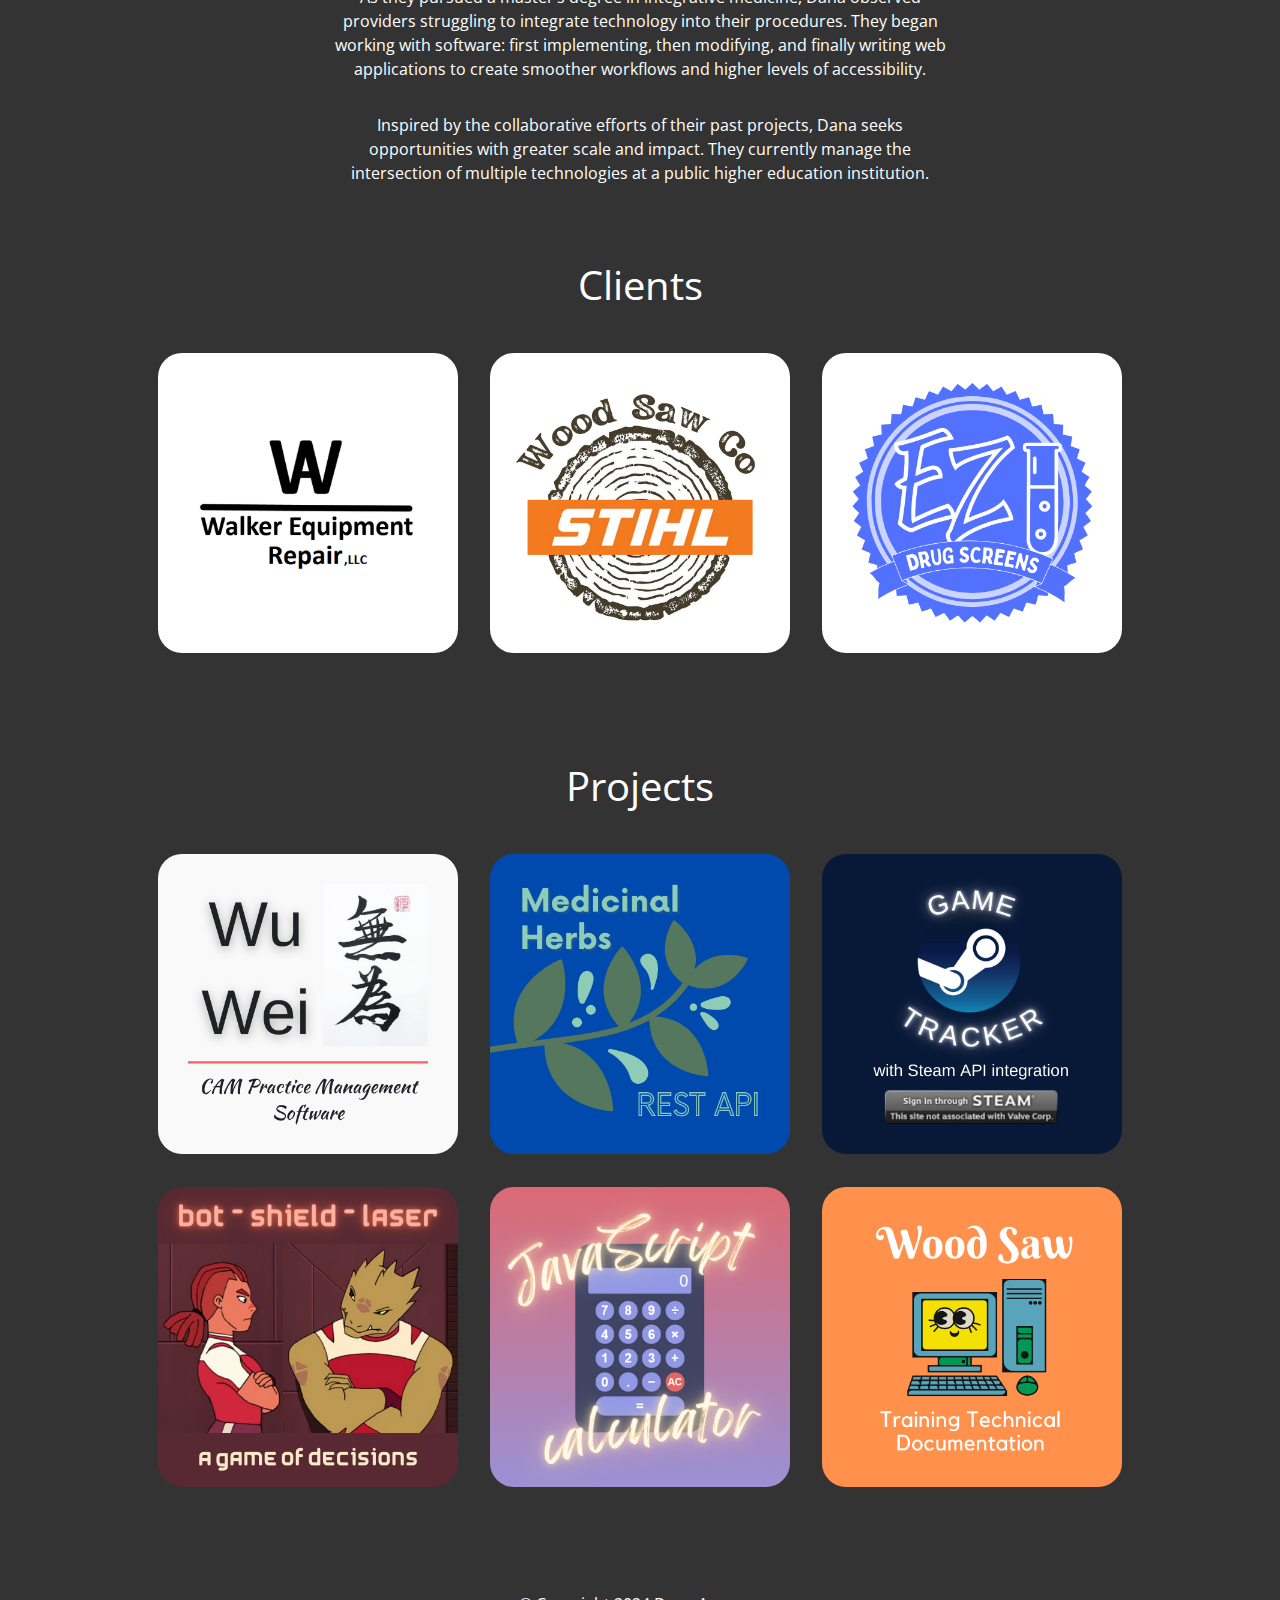
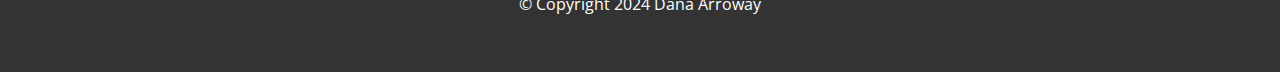
==== commit f413d7b9: "updated index" ====
--- a/index.html
+++ b/index.html
@@ -3,7 +3,7 @@
     <head>
         <title>Dana Arroway</title>
         <meta name="author" content="Dana Arroway">
-        <meta name="description" content="Dana Arroway is a software engineer who builds full-stack web applications using React, Express, Node, and MongoDB.">
+        <meta name="description" content="Dana Arroway is a technology coordinator who builds and supports web applications using software engineering and analytical skillsets.">
         <meta charset="UTF-8">
         <meta name="viewport" content="width=device-width, initial-scale=1">
         <link rel="stylesheet" href="https://fonts.googleapis.com/css?family=Megrim">
@@ -38,10 +38,30 @@
         <!--welcome section-->
         <main id="welcome-section" class="hero-image">
             <h1>Dana Arroway</h1>
-            <h2>Full Stack Software Engineer</h2>
-            <a class="btn" href="#projects">View Portfolio</a>
+            <h2>Technology Coordinator</h2>
+            <a class="btn" href="#clients">View Portfolio</a>
             </main>
 
+        <!-- about section -->
+        <section id="about" class="about">
+            <h3>About Dana</h3>
+            <img src="images/dana-headshot1.png" alt="Dana Arroway" height="300px">
+            <section class="bio">
+                <p>Even before their first job as a computer technician, Dana has been fascinated with incorporating technology to better the world around them. While achieving their dual bachelor's degree in a multidisciplinary honors program, they developed a knack for balancing studies in computer science, logic, and writing with hands-on technical work in the IT department.</p>
+                <p>As they pursued a master’s degree in integrative medicine, Dana observed providers struggling to integrate technology into their procedures. They began working with software: first implementing, then modifying, and finally writing web applications to create smoother workflows and higher levels of accessibility.</p>
+                <p>Inspired by the collaborative efforts of their past projects, Dana seeks  opportunities with greater scale and impact. They currently manage the intersection of multiple technologies at a public higher education institution.
+                </p>
+            </section>
+        </section>
+
+        <section id="clients" class="clients">
+            <h3>Clients</h3>
+            <section class="flex-container">
+                <a href="https://walkerequip.com"><img src="images/project-tiles/wer-tile.png" alt="Walker Equipment Repair, LLC" height="300px"></a>
+                <a href="https://woodsaw.co" target="_blank"><img src="images/project-tiles/Wood Saw Logo.png" alt="Wood Saw Company, LLC" height="300px"></a>
+                <a href="http://www.ezdrugscreens.com" target="_blank"><img src="images/project-tiles/EZ Drug Screens Project Tile.png" alt="EZ Drug Screens Project Tile" height="300px"></a>
+            </section>
+        </section>
 
         <!--projects grid-->
         <section id="projects" class="projects">
@@ -55,44 +75,10 @@
                 <a href="projects/Technical Documentation Page/wood-saw-pos/index.html" target="_blank"><img src="images/project-tiles/Technical Docs Project Tile.png" alt="Technical Documentation Page Project Tile" height="300px"></a>
             </section>
         </section>
-
-        <!-- about section -->
-        <section id="about" class="about">
-            <h3>About Dana</h3>
-            <img src="images/dana-headshot1.png" alt="Dana Arroway" height="300px">
-            <section class="bio">
-                <p>Even before their first job as a computer technician, Dana has been fascinated with incorporating technology to better the world around them. They achieved a dual bachelor's degree in a multidisciplinary honors program, balancing studies in computer science, logic, and writing with technical work in the IT department.</p>
-                <p>As they pursued a master’s degree in integrative medicine, Dana observed providers struggling to integrate technology into their procedures. They began working with software: first implementing, then modifying, and finally writing full-stack web applications to create smoother workflows and higher levels of accessibility.</p>
-                <p>Inspired by the collaborative efforts of their past projects, Dana sought opportunities with greater scale and impact. With more than 8 years experience programming elegant frontend solutions and optimizing backend algorithms, Dana applies their evolving skills and codebase to create full stack applications, components, and API’s.
-                </p>
-            </section>
-        </section>
-        <section id="clients" class="clients">
-            <h3>Clients</h3>
-            <section class="flex-container">
-                <a href="https://walkerequip.com"><img src="images/project-tiles/wer-tile.png" alt="Walker Equipment Repair, LLC" height="300px"></a>
-                <a href="https://woodsaw.co" target="_blank"><img src="images/project-tiles/Wood Saw Logo.png" alt="Wood Saw Company, LLC" height="300px"></a>
-                <a href="http://www.ezdrugscreens.com" target="_blank"><img src="images/project-tiles/EZ Drug Screens Project Tile.png" alt="EZ Drug Screens Project Tile" height="300px"></a>
-            </section>
-        </section>
-        <section id="contact" class="contact" class="form">
-            <h3>Contact</h3>
-            <p>Thank you for contacting me! I enjoy collaborating with other software engineers, supporting my tech community, and hearing about job opportunities that match my expertise.</p>
-            <form method="post" action="form.php">
-                <label for="Name" class="label">Your name*</label>
-                    <input type="text" id="Name" name="Name" class="form-control" required>
-                <label for="Email" class="label">Your email address*</label>
-                    <input type="email" id="Email" name="Email" class="form-control" required>
-                <label for="Message" class="label">Your message*</label>
-                    <textarea id="Message" name="Message" class="form-control" rows="6" maxlength="3000" required></textarea>
-                <span>* indicates a required field</span>
-                <button type="submit" id="button" class="btn">Send</button>
-
-            </form >
-        </section>
+        
         <footer>
             <section>
-                <span>&copy; Copyright 2022 Dana Arroway</span>
+                <span>&copy; Copyright 2024 Dana Arroway</span>
             </section>
         </footer>
     </body>
